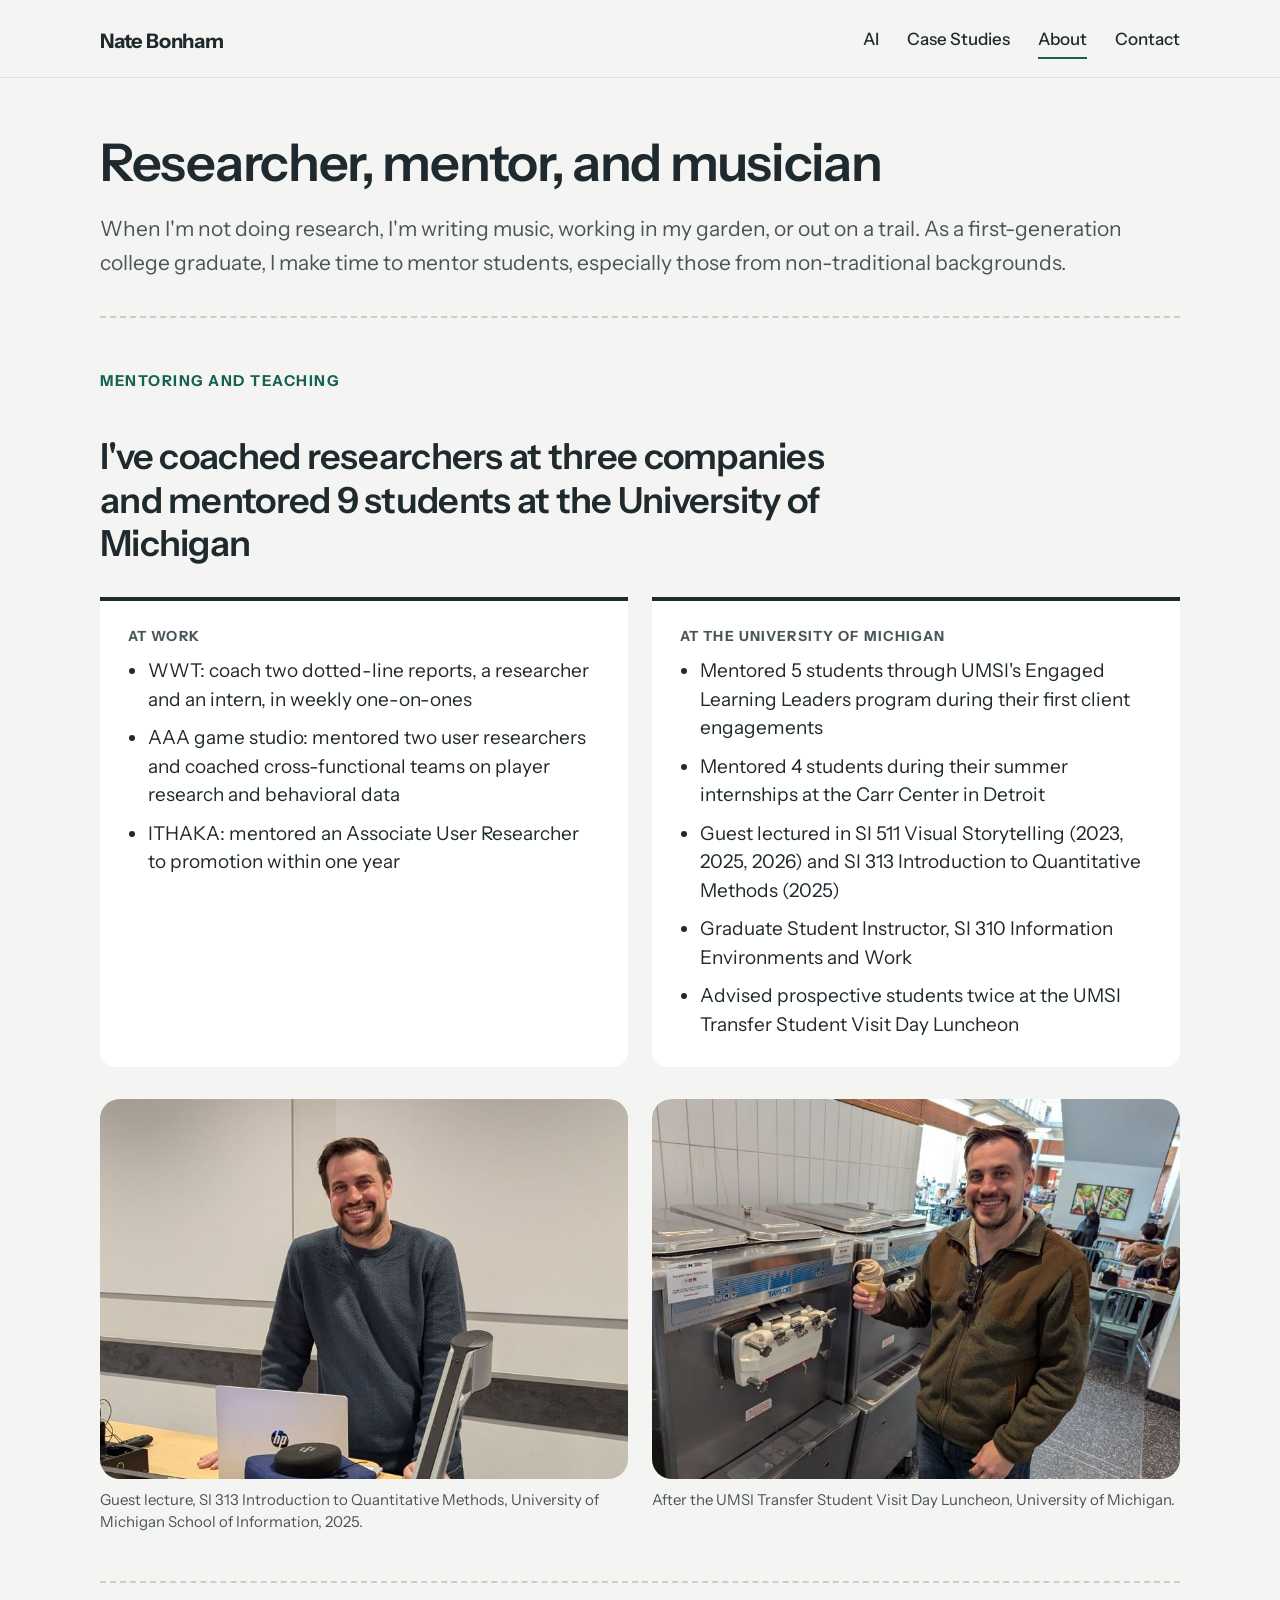
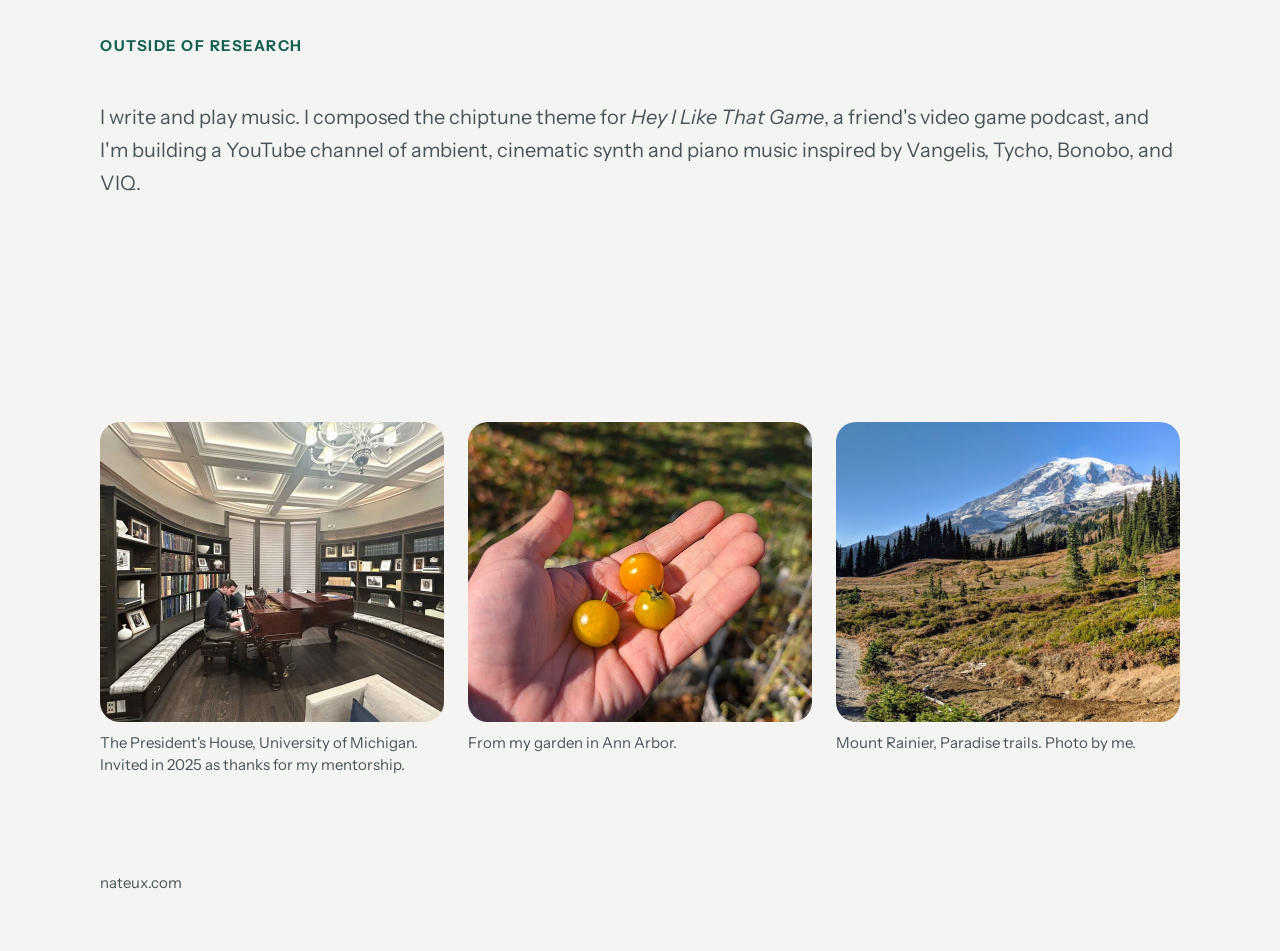
==== about.html @ e70e5a5f "About page: rewrite intro, remove repeated hobbies line Co-Authored-By: Claude Opus 5.5 <noreply@ant" ====
<!DOCTYPE html>
<html lang="en">
<head>
<meta charset="utf-8">
<meta name="viewport" content="width=device-width, initial-scale=1">
<title>About · Nate Bonham</title>
<meta name="description" content="Nate Bonham: researcher, mentor, and musician.">
<meta property="og:type" content="website">
<meta property="og:title" content="About · Nate Bonham">
<meta property="og:description" content="Nate Bonham: researcher, mentor, and musician.">
<meta property="og:image" content="https://www.nateux.com/images/og-default.png">
<meta property="og:url" content="https://www.nateux.com/about.html">
<link rel="preconnect" href="https://fonts.googleapis.com">
<link rel="preconnect" href="https://fonts.gstatic.com" crossorigin>
<link href="https://fonts.googleapis.com/css2?family=Instrument+Sans:wght@400;500;600;700&display=swap" rel="stylesheet">
<link rel="stylesheet" href="css/site.css?v=197f9ca9">
</head>
<body>
<header class="site-header">
<div class="container">
<a class="logo" href="index.html">Nate Bonham</a>
<nav class="site-nav" aria-label="Main"><a href="ai-practice.html">AI</a><a href="work.html">Case Studies</a><a href="about.html" aria-current="page">About</a><a href="contact.html" >Contact</a></nav>
</div>
</header>
<main>
<div class="container">
<section class="page-head">
<h1 class="h1">Researcher, mentor, and musician</h1>
<p class="lede">When I'm not doing research, I'm writing music, working in my garden, or out on a trail. As a first-generation college graduate, I make time to mentor students, especially those from non-traditional backgrounds.</p>
</section>
<hr class="perf">
<section class="section" aria-labelledby="mentoring">
<h2 class="label" id="mentoring">Mentoring and teaching</h2>
<h3 class="h2">I've coached researchers at three companies and mentored 9 students at the University of Michigan</h3>
<div class="grid-2 theme-neutral">
<div class="box"><div class="box-tag">At work</div><ul>
<li>WWT: coach two dotted-line reports, a researcher and an intern, in weekly one-on-ones</li>
<li>AAA game studio: mentored two user researchers and coached cross-functional teams on player research and behavioral data</li>
<li>ITHAKA: mentored an Associate User Researcher to promotion within one year</li>
</ul></div>
<div class="box"><div class="box-tag">At the University of Michigan</div><ul>
<li>Mentored 5 students through UMSI's Engaged Learning Leaders program during their first client engagements</li>
<li>Mentored 4 students during their summer internships at the Carr Center in Detroit</li>
<li>Guest lectured in SI 511 Visual Storytelling (2023, 2025, 2026) and SI 313 Introduction to Quantitative Methods (2025)</li>
<li>Graduate Student Instructor, SI 310 Information Environments and Work</li>
<li>Advised prospective students twice at the UMSI Transfer Student Visit Day Luncheon</li>
</ul></div>
</div>
<div class="about-grid about-grid--2">
<figure class="about-photo"><img src="images/about-lecture.jpg" alt="Nate smiling at a lecture podium with a laptop and a University of Michigan block M cube" data-lightbox loading="lazy" style="object-position: 50% 30%"><figcaption>Guest lecture, SI 313 Introduction to Quantitative Methods, University of Michigan School of Information, 2025.</figcaption></figure>
<figure class="about-photo"><img src="images/about-softserve.jpg" alt="Nate holding a soft serve cone next to dispensers in a dining hall" data-lightbox loading="lazy" style="object-position: 60% 40%"><figcaption>After the UMSI Transfer Student Visit Day Luncheon, University of Michigan.</figcaption></figure>
</div>
</section>
<hr class="perf">
<section class="section" aria-labelledby="outside">
<h2 class="label" id="outside">Outside of research</h2>
<div class="about-intro">
<p class="about-text">I write and play music. I composed the chiptune theme for <em>Hey I Like That Game</em>, a friend's video game podcast, and I'm building a YouTube channel of ambient, cinematic synth and piano music inspired by Vangelis, Tycho, Bonobo, and VIQ.</p>
<iframe class="about-player" title="Power Up Your Robot Fury, theme for Hey I Like That Game, by n8-bit" width="100%" height="166" scrolling="no" frameborder="no" loading="lazy" allow="autoplay; encrypted-media" src="https://w.soundcloud.com/player/?url=https%3A//api.soundcloud.com/tracks/soundcloud%253Atracks%253A1183111282&color=%23156152&auto_play=false&hide_related=true&show_comments=false&show_user=true&show_reposts=false&show_teaser=false"></iframe>
</div>
<div class="about-grid">
<figure class="about-photo"><img src="images/about-piano.jpg" alt="Nate playing a grand piano in a library with curved bookshelves" data-lightbox loading="lazy"><figcaption>The President's House, University of Michigan. Invited in 2025 as thanks for my mentorship.</figcaption></figure>
<figure class="about-photo"><img src="images/about-tomatoes.jpg" alt="Three small yellow tomatoes in an open hand above a garden" data-lightbox loading="lazy" style="object-position: 50% 55%"><figcaption>From my garden in Ann Arbor.</figcaption></figure>
<figure class="about-photo"><img src="images/about-rainier.jpg" alt="Trail through an alpine meadow toward snow-covered Mount Rainier" data-lightbox loading="lazy" style="object-position: 75% 50%"><figcaption>Mount Rainier, Paradise trails. Photo by me.</figcaption></figure>
</div>
</section>
</div>
</main>
<footer class="site-footer"><div class="container">nateux.com</div></footer>
<script src="js/site.js?v=d96bf8d9"></script>
</body>
</html>
---- css/site.css ----
/* nateux.com — site styles
   Color system (each color has one job):
   green  = interactive + brand, and "yes" in comparisons
   red    = "no" in comparisons only
   project tint = which case study you're in (JSTOR sky, game studio mint)
   yellow = the key finding, once per case study
   white  = boxes behind detail items
   tan    = quotes                                                        */

:root{
  --bg:#F4F4F2;
  --ink:#1E2A2E;
  --muted:#4A5559;
  --green:#156152;
  --green-dark:#0E4439;
  --red:#A23B2C;
  --white:#FFFFFF;
  --tan:#EFE7DA;
  --yellow:#E5B800;
  --rule-neutral:#1E2A2E;
  --line:#DCDFDC;
  --perf:#C9CEC9;
  /* project tints */
  --sky-band:#E6F0FA; --sky-pill:#C3DBF2; --sky-rule:#7FA9D6;
  --clay-band:#FBEAE1; --clay-pill:#F4C9B4; --clay-rule:#D97757;
  --mint-band:#E4F3E6; --mint-pill:#BFE3C8; --mint-rule:#5FAE84;
  --band:var(--sky-band); --pill:var(--sky-pill); --rule:var(--sky-rule);
  --font:'Instrument Sans', system-ui, -apple-system, 'Segoe UI', sans-serif;
  --max:1160px;
}
.theme-sky{ --band:var(--sky-band); --pill:var(--sky-pill); --rule:var(--sky-rule); }
.theme-clay{ --band:var(--clay-band); --pill:var(--clay-pill); --rule:var(--clay-rule); }
.theme-mint{ --band:var(--mint-band); --pill:var(--mint-pill); --rule:var(--mint-rule); }
.theme-neutral{ --band:#E9E9E5; --pill:#D9D9D3; --rule:var(--rule-neutral); }

*{ box-sizing:border-box; }
html{ scroll-padding-top:96px; }
body{ margin:0; background:var(--bg); color:var(--ink); font-family:var(--font); font-size:20px; line-height:1.6; -webkit-font-smoothing:antialiased; }
img{ max-width:100%; }
a{ color:var(--green); text-underline-offset:3px; }
a:hover{ color:var(--green-dark); }
:focus-visible{ outline:3px solid var(--green); outline-offset:3px; border-radius:4px; }

.container{ max-width:var(--max); margin:0 auto; padding:0 40px; }
@media (max-width:640px){ .container{ padding:0 20px; } }

/* ---------- header ---------- */
.site-header{ position:sticky; top:0; z-index:50; background:var(--bg); border-bottom:1px solid var(--line); }
.site-header .container{ display:flex; justify-content:space-between; align-items:center; flex-wrap:wrap; gap:12px 24px; padding-top:22px; padding-bottom:18px; }
.logo{ font-size:20px; font-weight:700; letter-spacing:-0.01em; color:var(--ink); text-decoration:none; }
.logo:hover{ color:var(--ink); }
.site-nav{ display:flex; gap:28px; flex-wrap:wrap; }
.site-nav a{ font-size:17px; font-weight:500; color:var(--ink); text-decoration:none; padding:4px 0; border-bottom:2px solid transparent; }
.site-nav a:hover{ color:var(--green); }
.site-nav a[aria-current="page"]{ border-bottom-color:var(--green); }
@media (max-width:640px){ .site-nav{ gap:20px; } .site-nav a{ font-size:16px; } }

/* ---------- type ---------- */
h1,h2,h3,h4{ color:var(--ink); }
.eyebrow{ font-size:22px; font-weight:600; color:var(--green); margin:0; }
.label{ font-size:15px; font-weight:700; letter-spacing:0.1em; text-transform:uppercase; color:var(--green); line-height:1.4; }
.h1{ margin:0; font-size:52px; line-height:1.12; font-weight:600; letter-spacing:-0.025em; }
.h2{ margin:0; font-size:36px; line-height:1.2; font-weight:600; letter-spacing:-0.02em; max-width:780px; }
.lede{ margin:0; font-size:21px; line-height:1.6; color:var(--muted); }
.body p, p.body{ margin:0; font-size:20px; line-height:1.65; color:var(--muted); max-width:720px; }
.body ul{ margin:0; padding-left:24px; color:var(--muted); font-size:20px; line-height:1.65; max-width:720px; }
.body strong{ color:var(--ink); }
@media (max-width:760px){ .h1{ font-size:38px; } .h2{ font-size:28px; } body{ font-size:18px; } .body p, .body ul{ font-size:18px; } }

/* ---------- dividers ---------- */
.perf{ border:0; border-top:2px dashed var(--perf); margin:0; }

/* ---------- home hero ---------- */
.hero{ display:flex; flex-wrap:wrap; gap:56px; align-items:center; padding:44px 0 44px; }
.hero-text{ flex:1 1 520px; display:flex; flex-direction:column; gap:24px; }
.hero-photo{ flex:0 1 380px; }
.hero-photo img{ display:block; width:100%; height:440px; object-fit:cover; object-position:50% 15%; border-radius:28px; }
@media (max-width:760px){ .hero{ padding:36px 0 40px; gap:32px; } .hero-photo img{ height:380px; } }

.section{ padding:40px 0 48px; display:flex; flex-direction:column; gap:32px; }

/* ---------- case study cards ---------- */
.card-grid{ display:grid; grid-template-columns:repeat(auto-fit, minmax(320px, 1fr)); gap:48px 32px; }
.case-card{ display:flex; flex-direction:column; text-decoration:none; color:var(--ink); background:var(--white); border:1px solid rgba(30,42,46,0.10); border-radius:20px; overflow:hidden; box-shadow:0 1px 2px rgba(30,42,46,0.04); transition:transform .2s ease, box-shadow .2s ease, border-color .2s ease; }
.case-card img{ display:block; width:100%; height:300px; object-fit:cover; background:var(--white); }
.case-card h3{ margin:0; font-size:26px; line-height:1.25; font-weight:600; letter-spacing:-0.015em; padding:24px 28px 0; }
.case-card .more{ font-size:17px; font-weight:600; color:var(--green); padding:16px 28px 28px; margin-top:auto; }
.case-card:hover, .case-card:focus-visible{ transform:translateY(-4px); box-shadow:0 14px 32px rgba(30,42,46,0.14); border-color:rgba(30,42,46,0.06); }
.case-card:hover h3{ color:var(--green-dark); }
@media (prefers-reduced-motion: reduce){ .case-card{ transition:box-shadow .2s ease; } .case-card:hover, .case-card:focus-visible{ transform:none; } }

/* ---------- quotes ---------- */
.quote-grid{ display:grid; grid-template-columns:repeat(auto-fit, minmax(300px, 1fr)); gap:24px; }
.quote{ margin:0; position:relative; overflow:hidden; background:var(--tan); border-radius:24px; padding:56px 32px 32px; display:flex; flex-direction:column; gap:20px; }
.quote::before{ content:"\201C"; position:absolute; left:12px; top:8px; font-family:Georgia, 'Times New Roman', serif; font-size:320px; line-height:0.8; color:var(--green); opacity:0.12; pointer-events:none; }
.quote blockquote{ position:relative; margin:0; font-size:19px; line-height:1.55; }
.quote figcaption{ position:relative; margin-top:auto; font-size:15px; font-weight:700; color:var(--muted); }

/* ---------- CTA ---------- */
.cta{ background:var(--green); color:#FFFFFF; border-radius:28px; padding:56px; display:flex; flex-wrap:wrap; gap:32px; align-items:center; justify-content:space-between; }
.cta h2{ margin:0; font-size:36px; font-weight:600; letter-spacing:-0.02em; color:#FFFFFF; }
.cta p{ margin:8px 0 0; font-size:19px; line-height:1.55; color:#E4F1EC; }
.btn-light{ background:#FFFFFF; color:var(--ink); border-radius:999px; padding:16px 28px; font-size:17px; font-weight:600; text-decoration:none; white-space:nowrap; }
.btn-light:hover{ color:var(--green-dark); }
@media (max-width:640px){ .cta{ padding:36px 28px; } }

/* ---------- footer ---------- */
.site-footer{ padding:48px 0 56px; font-size:15px; color:var(--muted); }

/* ---------- page / case study intro band ---------- */
.band{ background:var(--band); }
.band .container{ padding-top:28px; padding-bottom:56px; display:flex; flex-direction:column; gap:24px; }
.back{ font-size:16px; font-weight:600; align-self:flex-start; }
.intro{ display:flex; flex-wrap:wrap; gap:48px; align-items:center; margin-top:24px; }
.intro-text{ flex:1 1 520px; display:flex; flex-direction:column; gap:24px; }
.pill{ align-self:flex-start; background:var(--pill); border-radius:999px; padding:8px 18px; font-size:14px; font-weight:700; letter-spacing:0.08em; text-transform:uppercase; color:var(--ink); }
.intro-art{ flex:0 1 440px; margin:0; display:flex; flex-direction:column; gap:10px; }
.intro-art img{ display:block; width:100%; height:500px; object-fit:cover; border-radius:20px; }
.intro-art figcaption{ font-size:13px; line-height:1.4; color:var(--muted); }
@media (max-width:760px){ .intro-art img{ height:340px; } .band .container{ padding-bottom:56px; } }

/* ---------- case study rows ---------- */
.row{ display:flex; flex-wrap:wrap; gap:24px 56px; padding:44px 0; border-top:2px dashed var(--perf); }
.row:first-child{ border-top:0; }
.row-label{ flex:1 1 200px; max-width:240px; padding-top:8px; }
.row-body{ flex:999 1 560px; min-width:0; display:flex; flex-direction:column; gap:22px; }
@media (max-width:760px){ .row{ padding:36px 0; } .row-label{ max-width:none; } }

/* ---------- boxes: white with a colored top rule ---------- */
.box{ background:var(--white); border-top:4px solid var(--rule); border-radius:0 0 16px 16px; padding:24px 28px 28px; }
.box.yes{ border-top-color:var(--green); }
.box.no{ border-top-color:var(--red); }
.box.key{ border-top-color:var(--yellow); }
.box h4{ margin:0 0 8px; font-size:22px; line-height:1.3; font-weight:600; }
.box p{ margin:0; font-size:18px; line-height:1.55; color:var(--muted); }
.box .box-tag{ font-size:14px; font-weight:700; letter-spacing:0.08em; text-transform:uppercase; color:var(--muted); margin-bottom:10px; }
.box.yes .box-title{ color:var(--green); }
.box.no .box-title{ color:var(--red); }
.box-title{ font-size:20px; font-weight:700; margin-bottom:12px; }
.box ul{ margin:0; padding-left:20px; display:flex; flex-direction:column; gap:10px; font-size:19px; line-height:1.5; }
.box.no ul{ color:var(--muted); }
.grid-2{ display:grid; grid-template-columns:repeat(auto-fit, minmax(280px, 1fr)); gap:24px; }
.grid-3{ display:grid; grid-template-columns:repeat(auto-fit, minmax(220px, 1fr)); gap:20px; }
.stat-num{ font-size:52px; font-weight:700; letter-spacing:-0.02em; line-height:1; color:var(--ink); }
.stat-label{ font-size:18px; color:var(--muted); margin-top:10px; }
.key-row{ display:flex; flex-wrap:wrap; gap:12px 28px; align-items:baseline; }
.key-num{ font-size:80px; font-weight:700; letter-spacing:-0.03em; line-height:1; }
.key-text{ flex:1 1 280px; font-size:22px; line-height:1.4; font-weight:500; color:var(--ink); }
.shipped{ display:inline-block; margin-top:14px; font-size:14px; font-weight:700; letter-spacing:0.08em; text-transform:uppercase; color:var(--green); }

/* ---------- figures, artifacts ---------- */
.figure{ margin:8px 0 0; background:var(--white); border-radius:20px; padding:28px; }
.figure svg{ width:100%; height:auto; display:block; }
.figure figcaption, .artifact figcaption{ font-size:15px; color:var(--muted); margin-top:14px; }
.artifact{ margin:0; }
.artifact img{ display:block; width:100%; border-radius:16px; background:var(--white); cursor:zoom-in; }
.artifact-grid{ display:grid; grid-template-columns:repeat(auto-fit, minmax(260px, 1fr)); gap:24px; }
.artifact-grid .box img{ display:block; width:100%; height:200px; object-fit:cover; object-position:top; border-radius:10px; margin-bottom:18px; cursor:zoom-in; border:1px solid var(--line); }
@media (max-width:640px){ .figure{ padding:14px; } }

/* ---------- timeline ---------- */
.timeline{ display:flex; flex-direction:column; gap:14px; }
.timeline .box{ display:grid; grid-template-columns:170px 1fr; gap:4px 24px; padding:20px 24px 22px; }
.timeline .when{ font-size:14px; font-weight:700; letter-spacing:0.08em; text-transform:uppercase; color:var(--green); padding-top:4px; }
.timeline h4{ font-size:20px; margin:0 0 4px; }
.timeline p{ font-size:17px; }
@media (max-width:640px){ .timeline .box{ grid-template-columns:1fr; } }

/* ---------- pull quote inside case study ---------- */
.pull{ margin:12px 0 0; }

/* ---------- next case ---------- */
.next{ display:flex; justify-content:space-between; flex-wrap:wrap; gap:16px; align-items:center; padding:32px 0 0; border-top:2px dashed var(--perf); font-size:18px; }
.next a{ font-weight:600; }

/* ---------- gallery ---------- */
.gallery{ background:var(--white); border-radius:20px; padding:20px; }
.gallery-wrap{ position:relative; }
.gallery-stage{ overflow-x:auto; scroll-snap-type:x mandatory; scrollbar-width:none; border-radius:12px; }
.gallery-stage::-webkit-scrollbar{ display:none; }
.gallery-slides{ display:flex; }
.gallery-slide{ flex:0 0 100%; scroll-snap-align:start; background:#EEF0EE; display:flex; align-items:center; justify-content:center; aspect-ratio:16/10; }
.gallery-slide img{ display:block; max-width:100%; max-height:100%; object-fit:contain; cursor:zoom-in; }
.gallery-btn{ position:absolute; top:50%; transform:translateY(-50%); width:48px; height:48px; border-radius:50%; border:0; background:var(--ink); color:#FFFFFF; font-size:20px; cursor:pointer; opacity:0.85; }
.gallery-btn:hover{ opacity:1; }
.gallery-prev{ left:12px; } .gallery-next{ right:12px; }
.gallery-footer{ display:flex; justify-content:space-between; align-items:center; flex-wrap:wrap; gap:12px; padding-top:16px; }
.gallery-caption{ font-size:16px; color:var(--muted); }
.gallery-dots{ display:flex; gap:8px; }
.gallery-dot{ width:12px; height:12px; border-radius:50%; border:0; background:#C9CEC9; padding:0; cursor:pointer; }
.gallery-dot.active{ background:var(--green); }

/* ---------- lightbox ---------- */
#lb-overlay{ position:fixed; inset:0; background:rgba(20,28,30,0.88); display:none; align-items:center; justify-content:center; z-index:100; padding:40px; }
#lb-overlay.open{ display:flex; }
#lb-overlay img{ max-width:100%; max-height:100%; border-radius:8px; background:#FFFFFF; }
.lb-close{ position:absolute; top:16px; right:20px; width:48px; height:48px; border:0; border-radius:50%; background:#FFFFFF; color:var(--ink); font-size:28px; cursor:pointer; }

/* ---------- simple pages ---------- */
.page-head{ padding:56px 0 36px; display:flex; flex-direction:column; gap:20px; }
.info-grid{ display:grid; grid-template-columns:repeat(auto-fit, minmax(260px, 1fr)); gap:20px; padding-bottom:96px; }
.info-grid .box a{ font-size:19px; font-weight:600; word-break:break-word; }
.tools{ display:grid; grid-template-columns:repeat(auto-fit, minmax(240px, 1fr)); gap:16px; }
.tools .box{ padding:20px 22px 22px; }
.tools .box h4{ font-size:19px; margin-bottom:4px; }
.tools .box p{ font-size:16px; }

/* ---------- three-up artifact cards ---------- */
.artifact-grid--3{ grid-template-columns:repeat(auto-fit, minmax(220px, 1fr)); gap:20px; }
.artifact-grid--3 .box{ padding:18px 20px 22px; }
.artifact-grid--3 .box img{ height:140px; margin-bottom:14px; }
.artifact-grid--3 .box h4{ font-size:18px; }
.artifact-grid--3 .box p{ font-size:16px; }

/* ---------- contact ---------- */
.contact-box{ display:flex; flex-direction:column; gap:6px; }
.contact-icon{ color:var(--ink); line-height:0; margin-bottom:10px; }
.case-card .locked{ display:flex; align-items:center; gap:8px; font-size:15px; font-weight:600; color:var(--muted); padding:12px 28px 0; }
.card-media{ position:relative; }
.locked-media::after{ content:""; position:absolute; inset:0; background:rgba(30,42,46,0.28); }
.lock-overlay{ position:absolute; top:50%; left:50%; transform:translate(-50%,-50%); z-index:1; width:88px; height:88px; border-radius:50%; background:rgba(255,255,255,0.72); -webkit-backdrop-filter:blur(6px); backdrop-filter:blur(6px); color:var(--ink); display:flex; align-items:center; justify-content:center; box-shadow:0 4px 16px rgba(30,42,46,0.18); }

/* ---------- mobile avatar ---------- */
.greeting{ display:flex; align-items:center; gap:14px; }
.avatar{ display:none; width:60px; height:60px; border-radius:50%; object-fit:cover; flex:0 0 auto; }
@media (max-width:760px){ .avatar{ display:block; } .hero-photo{ display:none; } }

/* ---------- icon list ---------- */
.icon-list{ list-style:none; margin:4px 0 0; padding:0; display:flex; flex-direction:column; gap:14px; max-width:720px; }
.icon-list li{ display:flex; align-items:flex-start; gap:14px; font-size:19px; line-height:1.45; color:var(--ink); }
.icon-list-icon{ color:var(--ink); line-height:0; flex:0 0 auto; margin-top:1px; }
.icon-list strong{ font-weight:600; }
.icon-list-note{ display:block; font-size:16px; color:var(--muted); margin-top:4px; }
.contact-head{ display:flex; align-items:center; gap:12px; margin-bottom:10px; }
.contact-head .contact-icon{ margin:0; }
.contact-head .box-tag{ margin:0; }
.lb-nav{ position:absolute; top:50%; transform:translateY(-50%); width:48px; height:48px; border:0; border-radius:50%; background:#FFFFFF; color:var(--ink); font-size:22px; cursor:pointer; }
.lb-prev{ left:16px; } .lb-next{ right:16px; }
.lb-count{ position:absolute; bottom:20px; left:50%; transform:translateX(-50%); color:#FFFFFF; font-size:15px; font-weight:600; }
#lb-overlay{ touch-action:pan-y; }

/* ---------- about me (home) ---------- */
.about-intro{ display:flex; flex-direction:column; gap:24px; }
.about-text{ margin:0; font-size:20px; line-height:1.65; color:var(--muted); }
.about-player{ display:block; border:0; border-radius:12px; }
.about-grid{ display:grid; grid-template-columns:repeat(auto-fit, minmax(260px, 1fr)); gap:24px; }
.about-photo{ margin:0; display:flex; flex-direction:column; gap:10px; }
.about-photo img{ display:block; width:100%; height:300px; object-fit:cover; border-radius:20px; cursor:zoom-in; }
.about-photo figcaption{ font-size:15px; line-height:1.45; color:var(--muted); }
@media (max-width:760px){ .about-text{ font-size:18px; } .about-photo img{ height:260px; } }
.about-grid--2{ grid-template-columns:repeat(auto-fit, minmax(300px, 1fr)); }
.about-grid--2 .about-photo img{ height:380px; }
@media (max-width:760px){ .about-grid--2 .about-photo img{ height:300px; } }
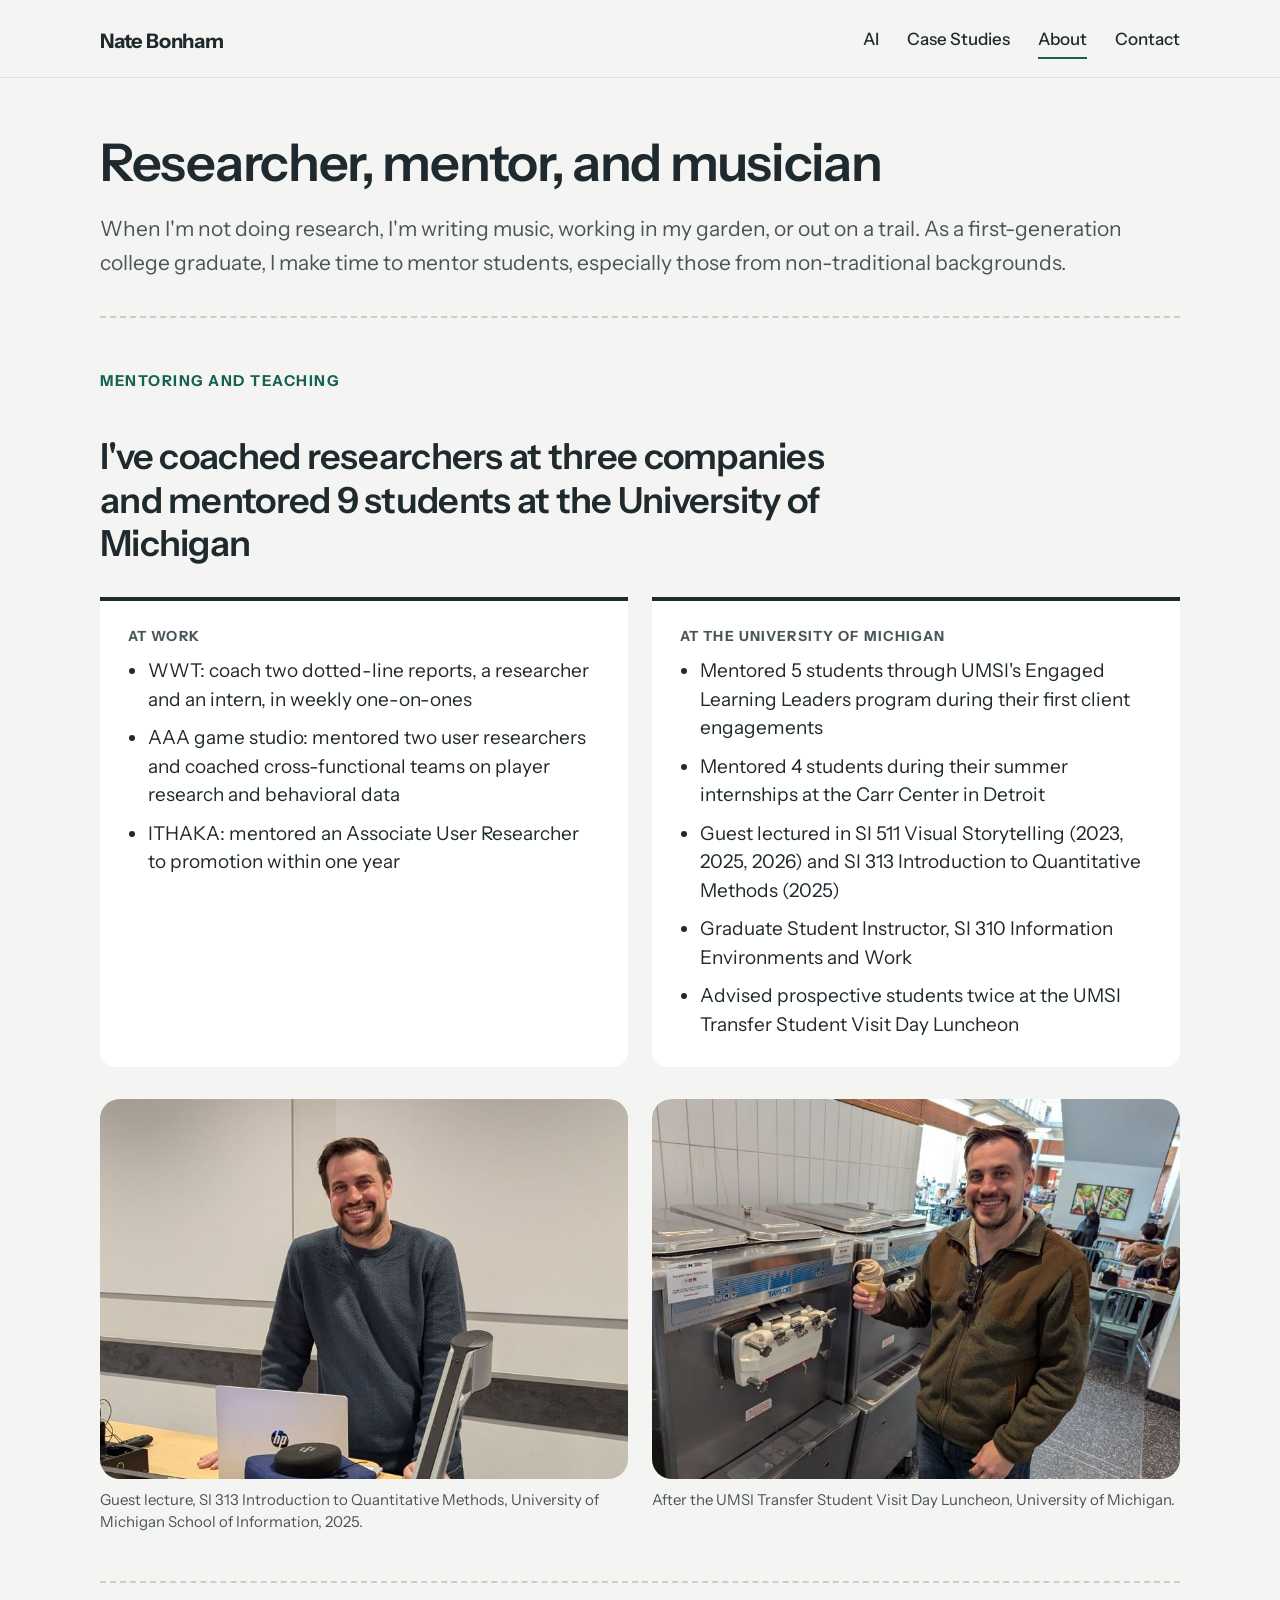
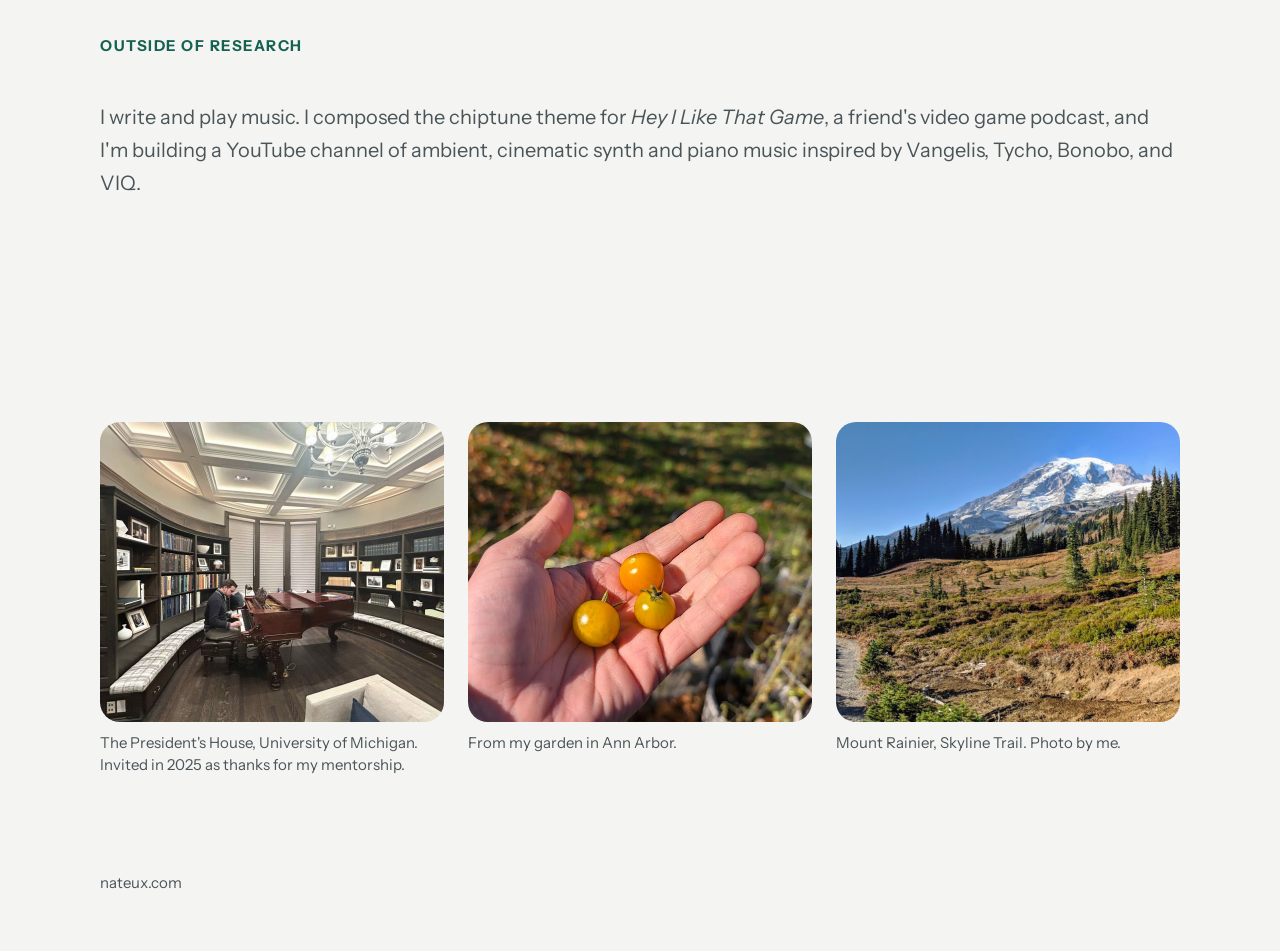
==== commit 9240cda0: "About page: Rainier caption names Skyline Trail Co-Authored-By: Claude Opus 5.5 <noreply@anthropic.c" ====
--- a/about.html
+++ b/about.html
@@ -61,7 +61,7 @@
 <div class="about-grid">
 <figure class="about-photo"><img src="images/about-piano.jpg" alt="Nate playing a grand piano in a library with curved bookshelves" data-lightbox loading="lazy"><figcaption>The President's House, University of Michigan. Invited in 2025 as thanks for my mentorship.</figcaption></figure>
 <figure class="about-photo"><img src="images/about-tomatoes.jpg" alt="Three small yellow tomatoes in an open hand above a garden" data-lightbox loading="lazy" style="object-position: 50% 55%"><figcaption>From my garden in Ann Arbor.</figcaption></figure>
-<figure class="about-photo"><img src="images/about-rainier.jpg" alt="Trail through an alpine meadow toward snow-covered Mount Rainier" data-lightbox loading="lazy" style="object-position: 75% 50%"><figcaption>Mount Rainier, Paradise trails. Photo by me.</figcaption></figure>
+<figure class="about-photo"><img src="images/about-rainier.jpg" alt="Trail through an alpine meadow toward snow-covered Mount Rainier" data-lightbox loading="lazy" style="object-position: 75% 50%"><figcaption>Mount Rainier, Skyline Trail. Photo by me.</figcaption></figure>
 </div>
 </section>
 </div>
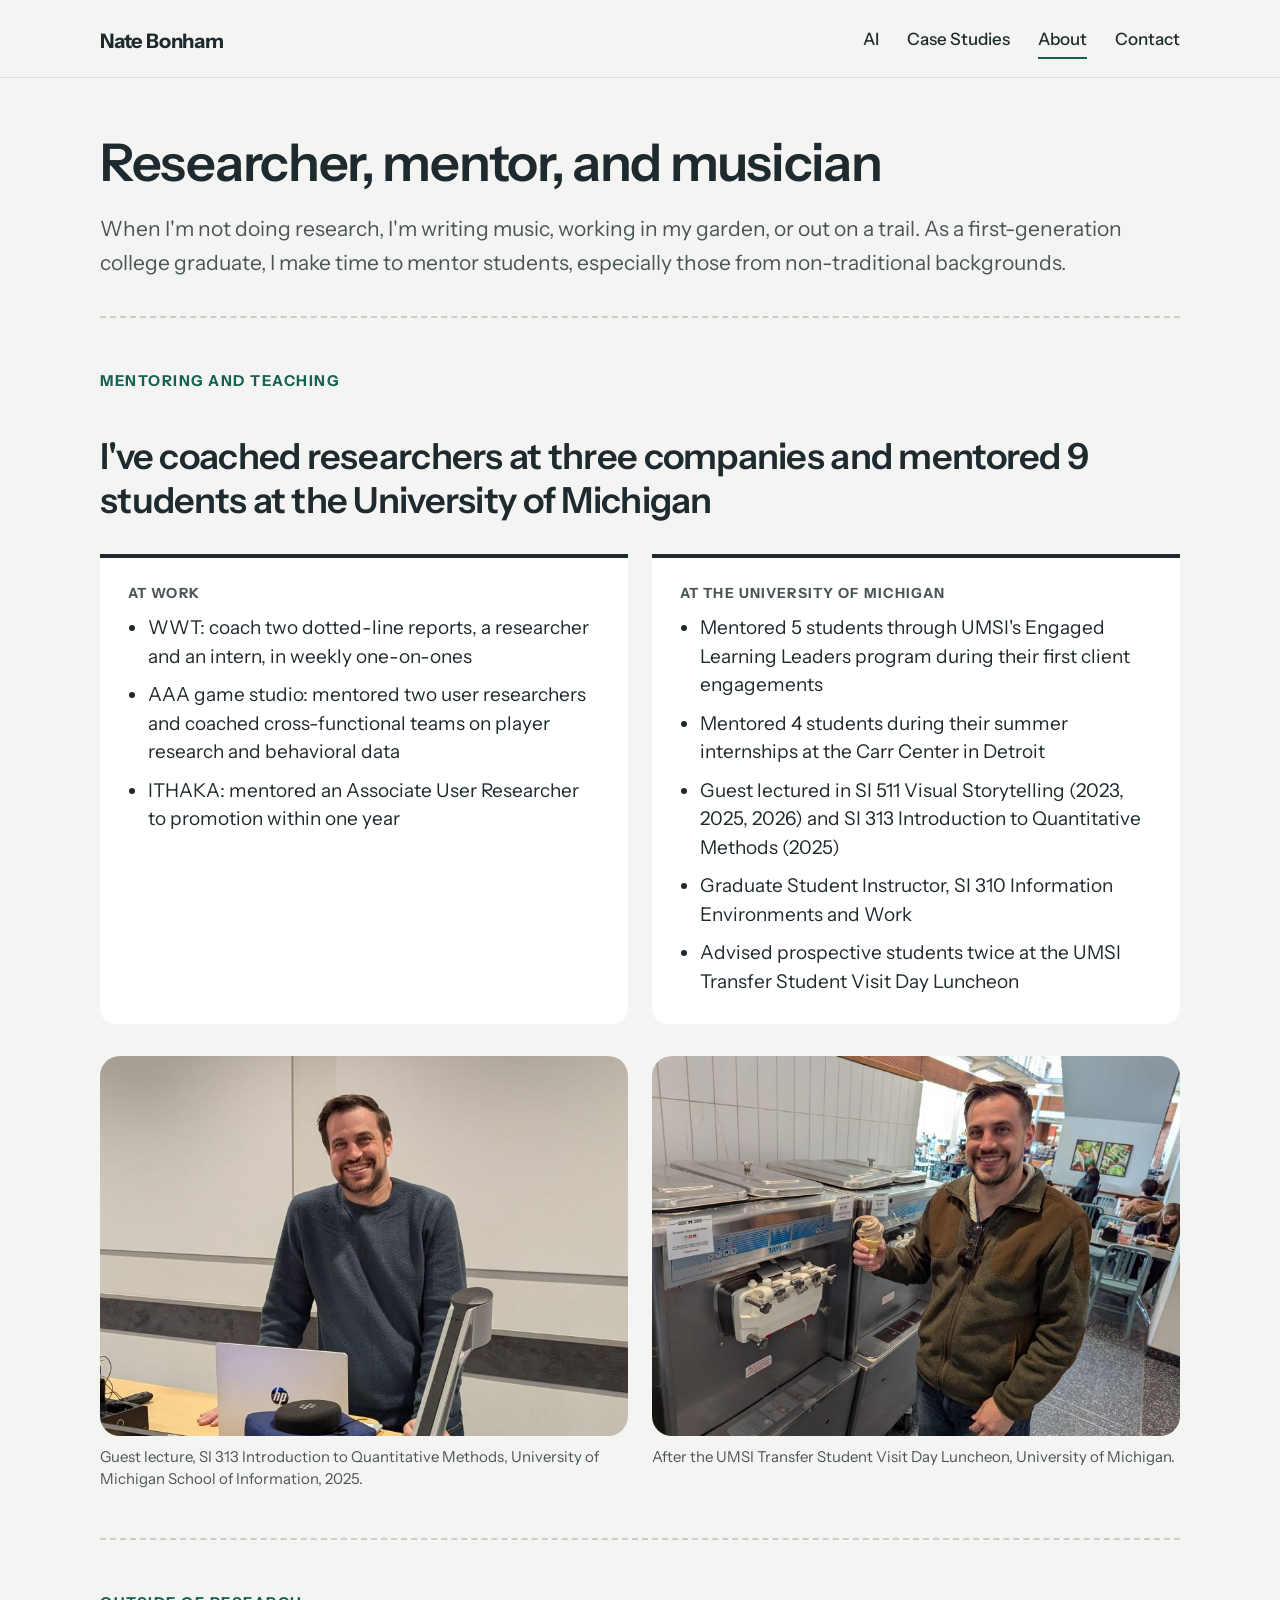
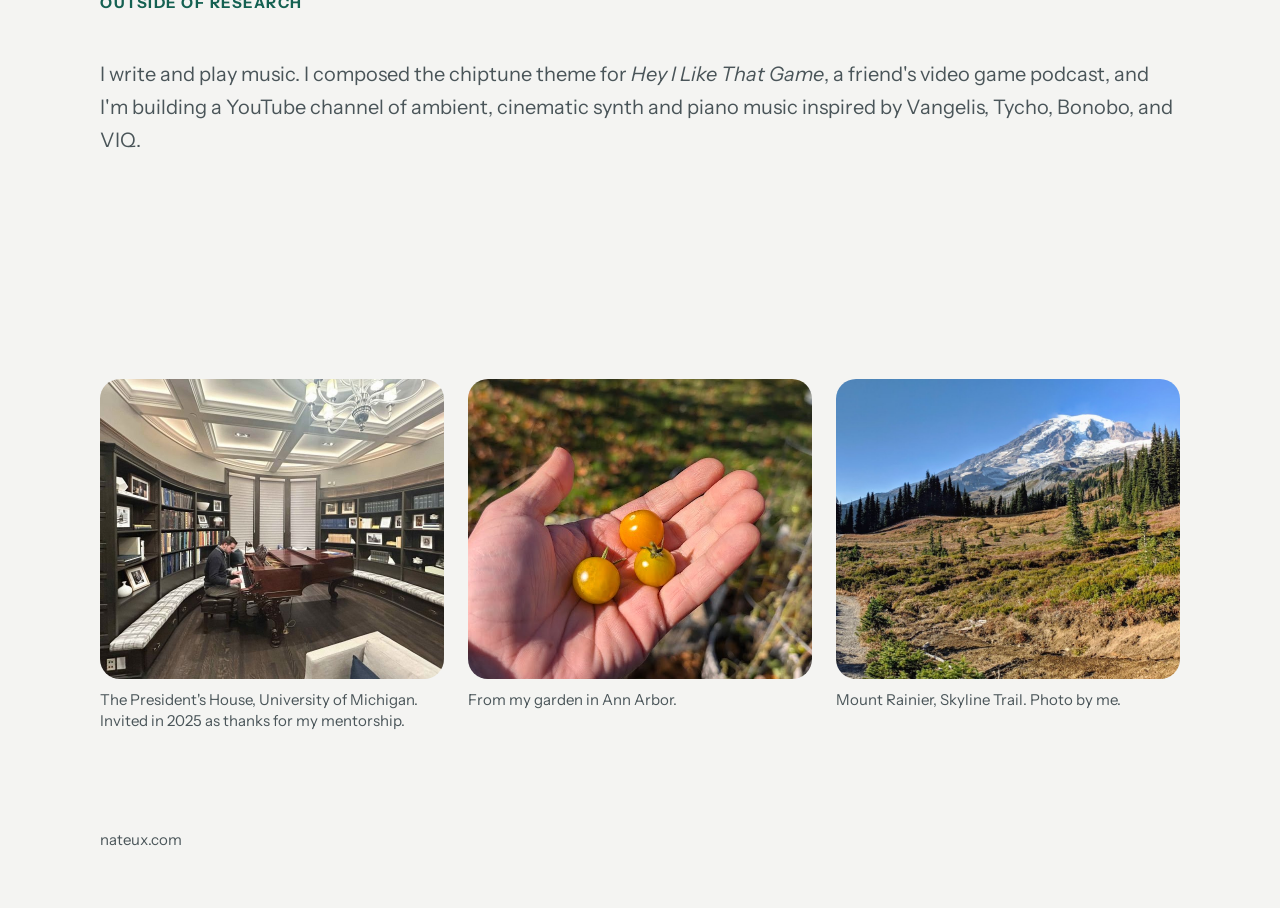
==== commit cb7e2e01: "About page: full-width mentoring headline Co-Authored-By: Claude Opus 5.5 <noreply@anthropic.com> Cl" ====
--- a/about.html
+++ b/about.html
@@ -13,7 +13,7 @@
 <link rel="preconnect" href="https://fonts.googleapis.com">
 <link rel="preconnect" href="https://fonts.gstatic.com" crossorigin>
 <link href="https://fonts.googleapis.com/css2?family=Instrument+Sans:wght@400;500;600;700&display=swap" rel="stylesheet">
-<link rel="stylesheet" href="css/site.css?v=197f9ca9">
+<link rel="stylesheet" href="css/site.css?v=2030aa75">
 </head>
 <body>
 <header class="site-header">
@@ -31,7 +31,7 @@
 <hr class="perf">
 <section class="section" aria-labelledby="mentoring">
 <h2 class="label" id="mentoring">Mentoring and teaching</h2>
-<h3 class="h2">I've coached researchers at three companies and mentored 9 students at the University of Michigan</h3>
+<h3 class="h2 h2--full">I've coached researchers at three companies and mentored 9 students at the University of Michigan</h3>
 <div class="grid-2 theme-neutral">
 <div class="box"><div class="box-tag">At work</div><ul>
 <li>WWT: coach two dotted-line reports, a researcher and an intern, in weekly one-on-ones</li>
--- a/css/site.css
+++ b/css/site.css
@@ -251,3 +251,4 @@
 .about-grid--2{ grid-template-columns:repeat(auto-fit, minmax(300px, 1fr)); }
 .about-grid--2 .about-photo img{ height:380px; }
 @media (max-width:760px){ .about-grid--2 .about-photo img{ height:300px; } }
+.h2--full{ max-width:none; }
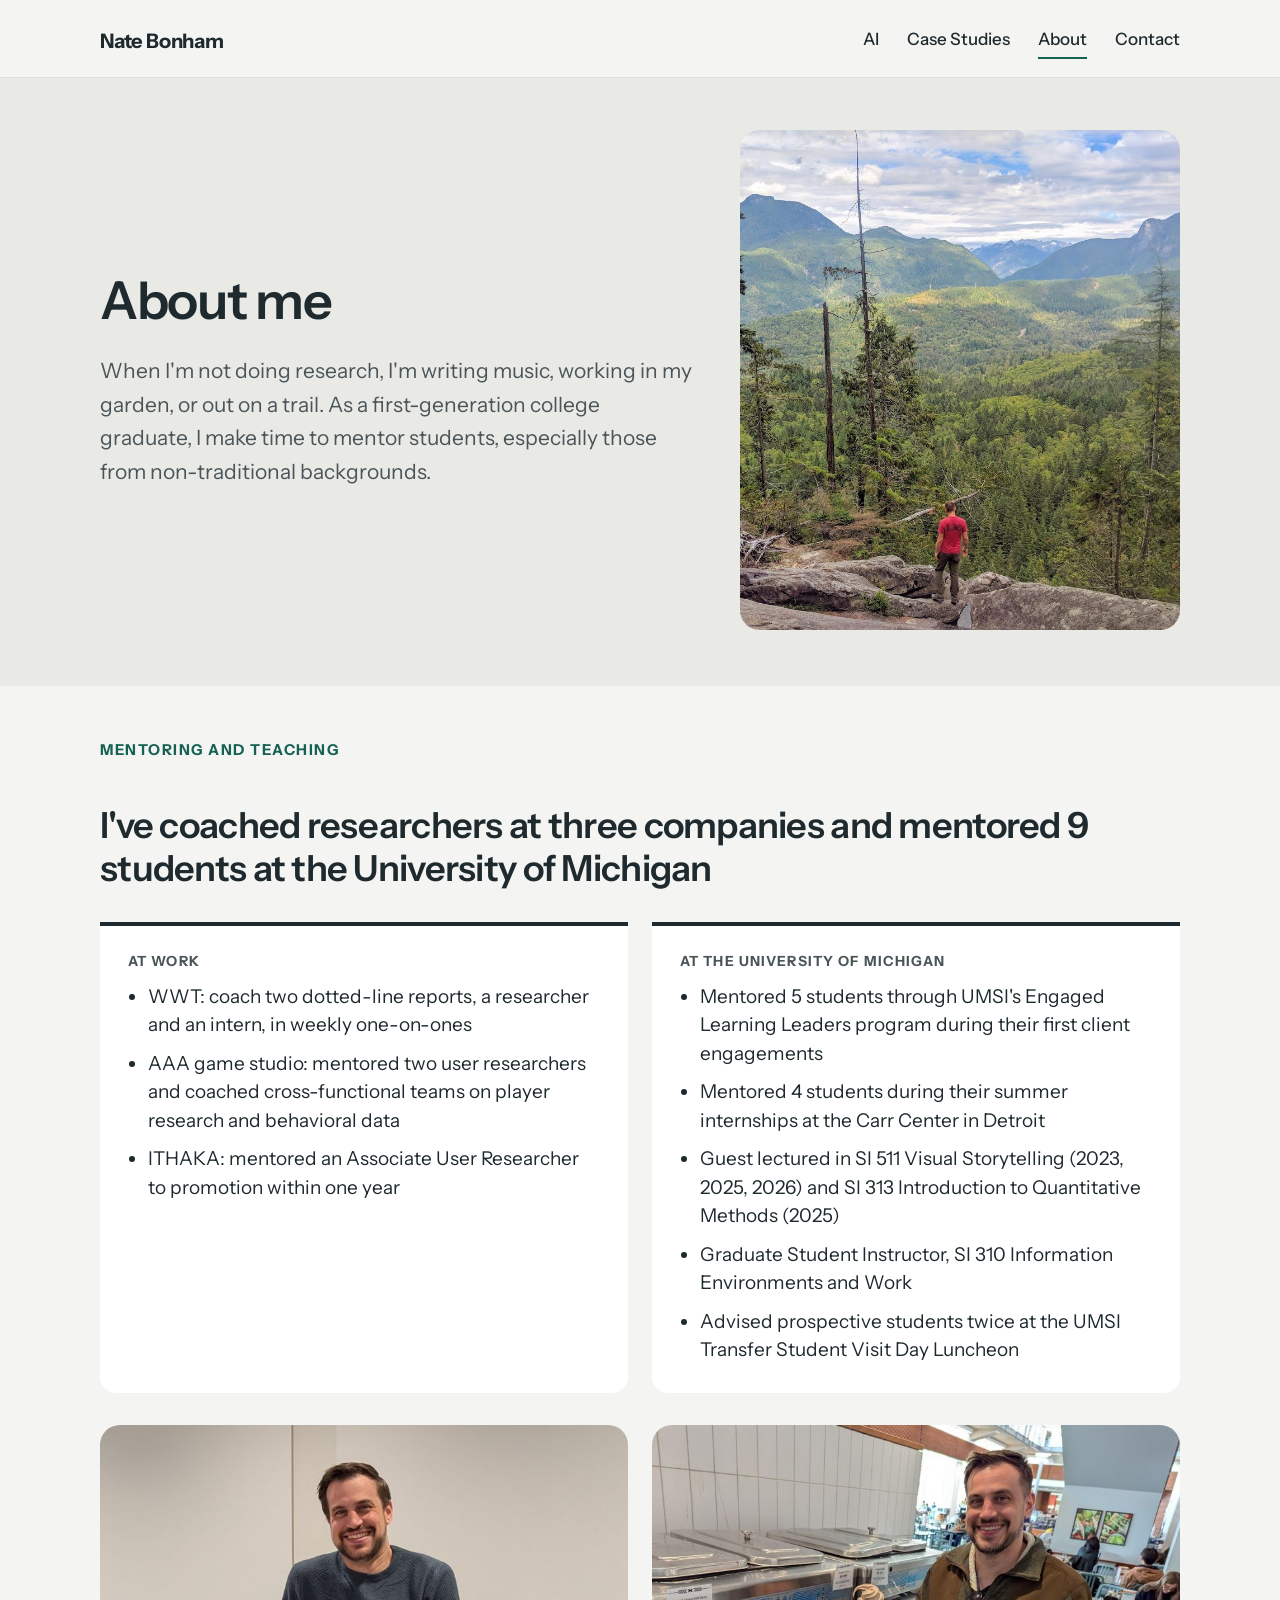
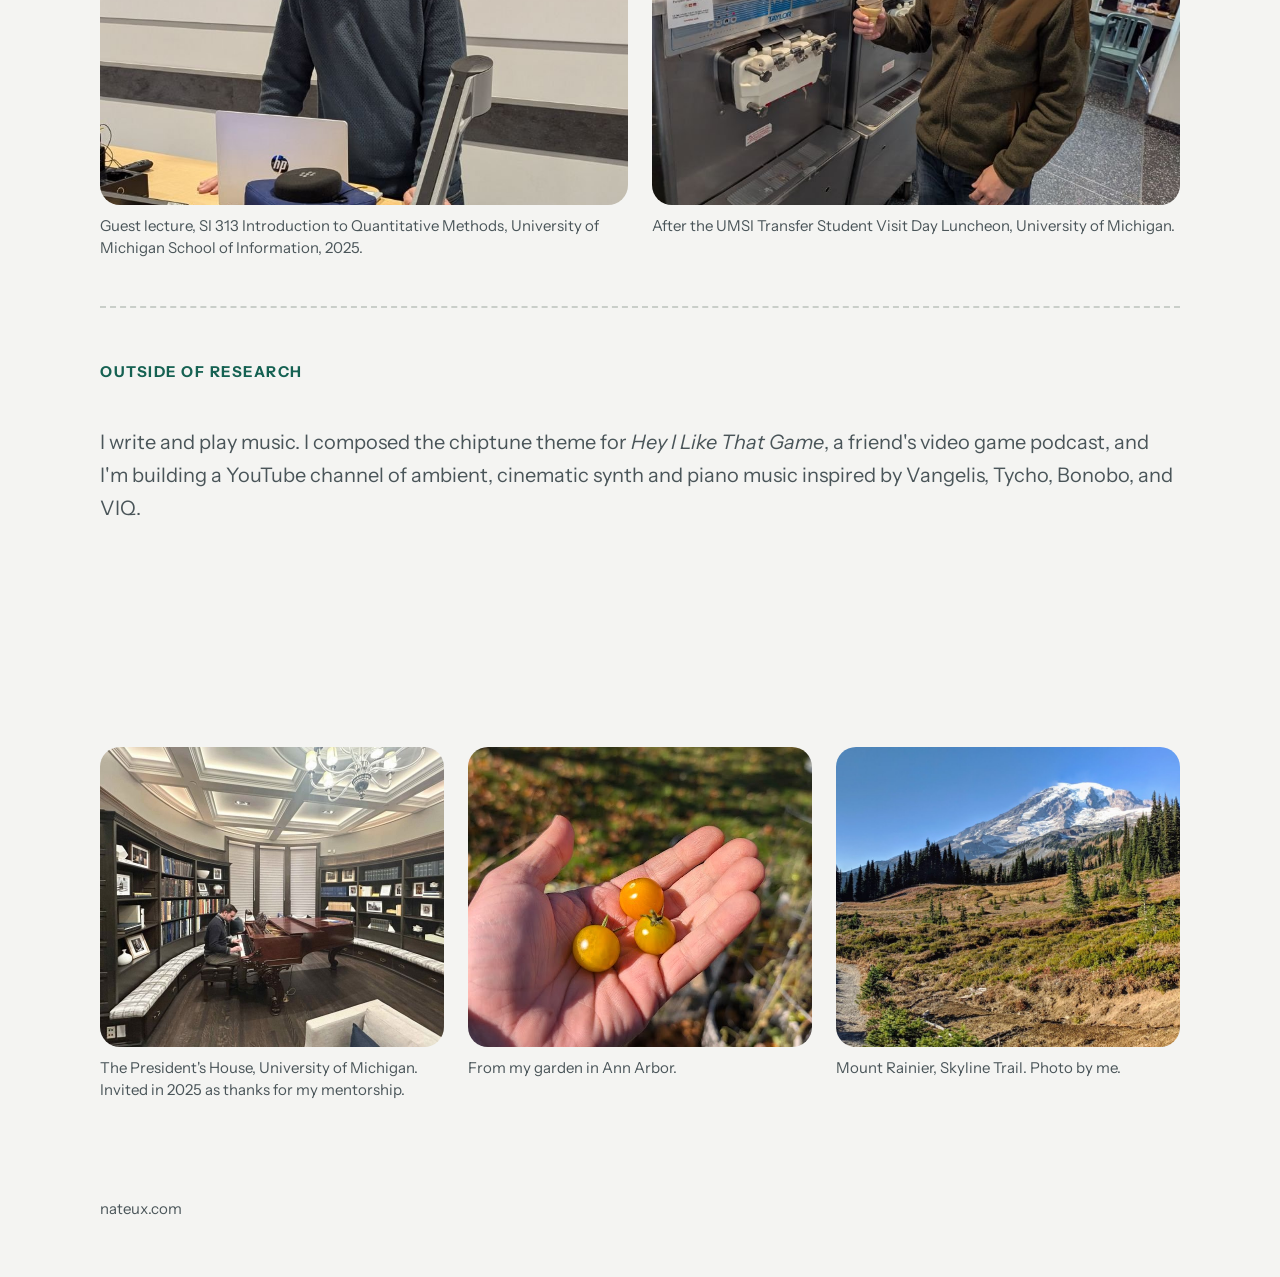
==== commit aa14a348: "About page: 'About me' title with intro band and overlook photo Co-Authored-By: Claude Opus 5.5 <nor" ====
--- a/about.html
+++ b/about.html
@@ -23,12 +23,20 @@
 </div>
 </header>
 <main>
+<section class="band theme-neutral">
 <div class="container">
-<section class="page-head">
-<h1 class="h1">Researcher, mentor, and musician</h1>
+<div class="intro">
+<div class="intro-text">
+<h1 class="h1">About me</h1>
 <p class="lede">When I'm not doing research, I'm writing music, working in my garden, or out on a trail. As a first-generation college graduate, I make time to mentor students, especially those from non-traditional backgrounds.</p>
+</div>
+<figure class="intro-art">
+<img src="images/about-overlook.jpg" alt="Nate in a red shirt standing on a rock ledge, looking out over forested valleys and mountains" style="object-position: 50% 60%">
+</figure>
+</div>
+</div>
 </section>
-<hr class="perf">
+<div class="container">
 <section class="section" aria-labelledby="mentoring">
 <h2 class="label" id="mentoring">Mentoring and teaching</h2>
 <h3 class="h2 h2--full">I've coached researchers at three companies and mentored 9 students at the University of Michigan</h3>
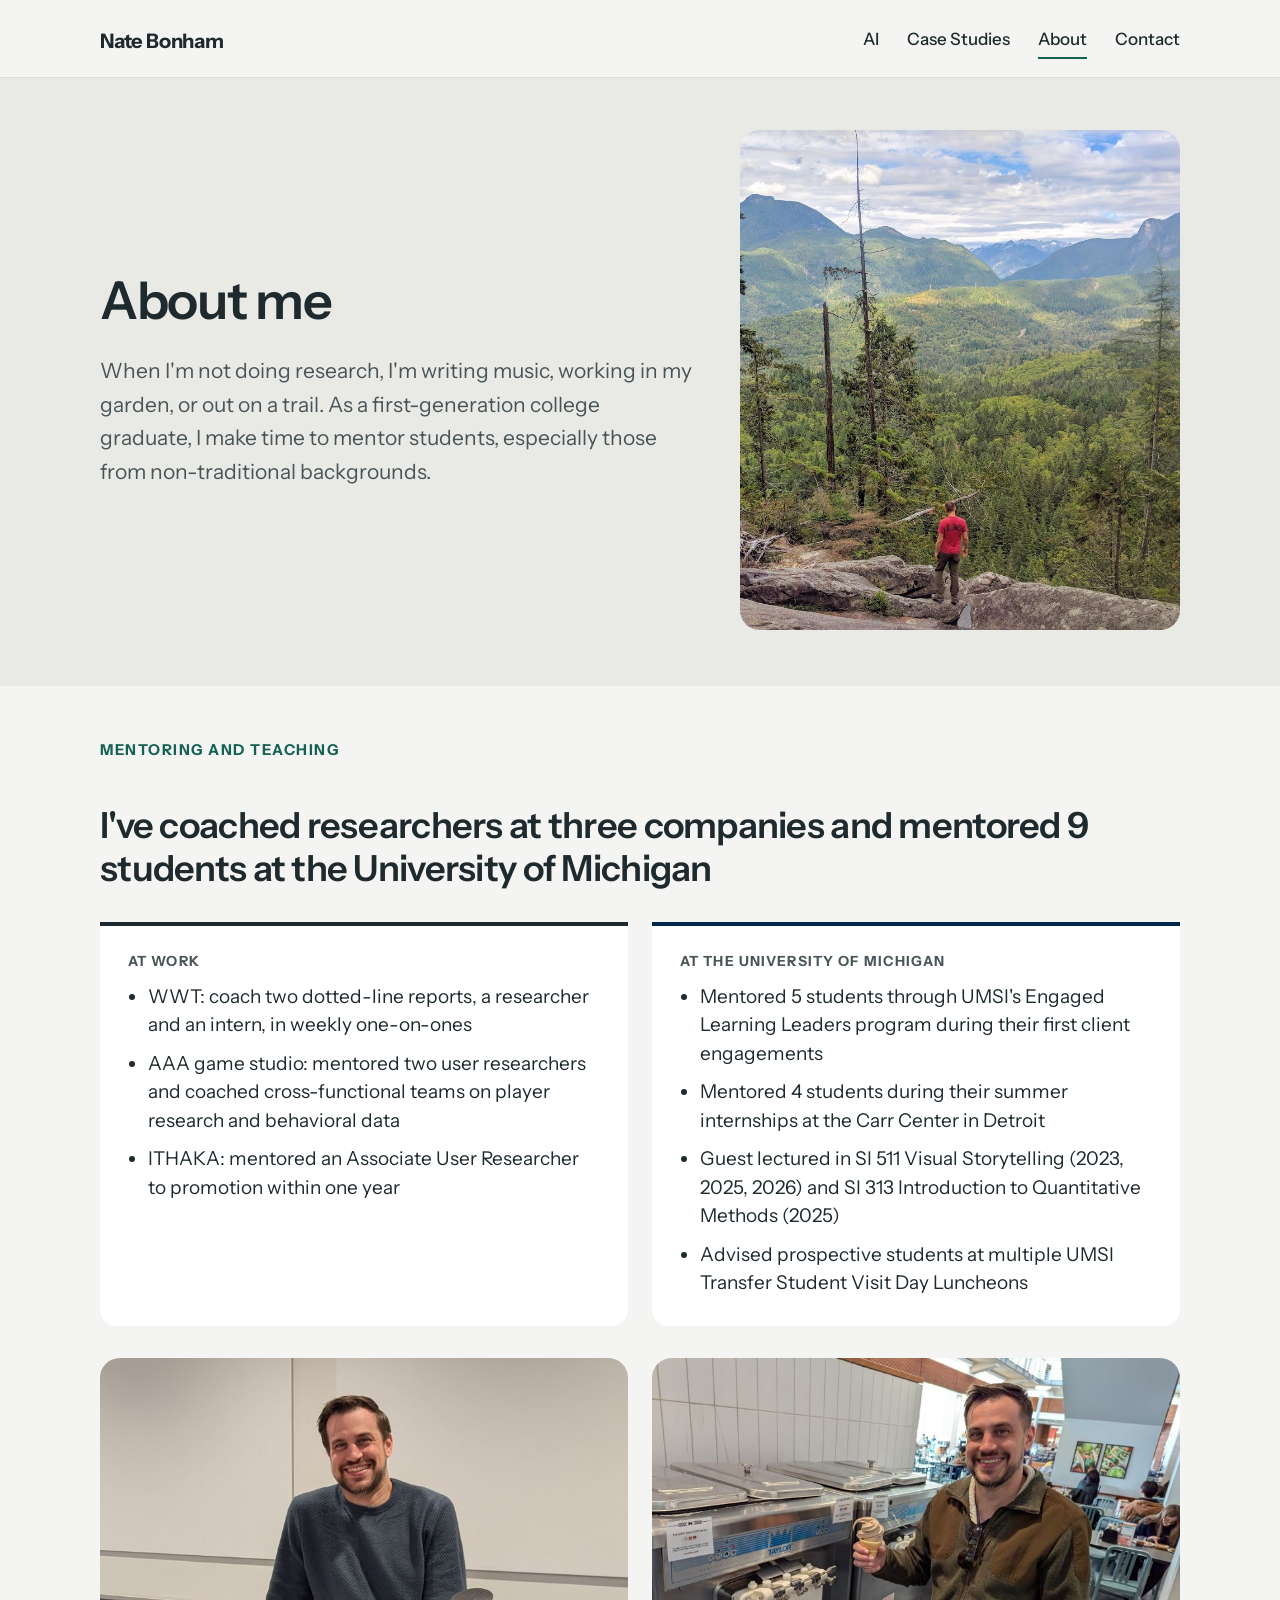
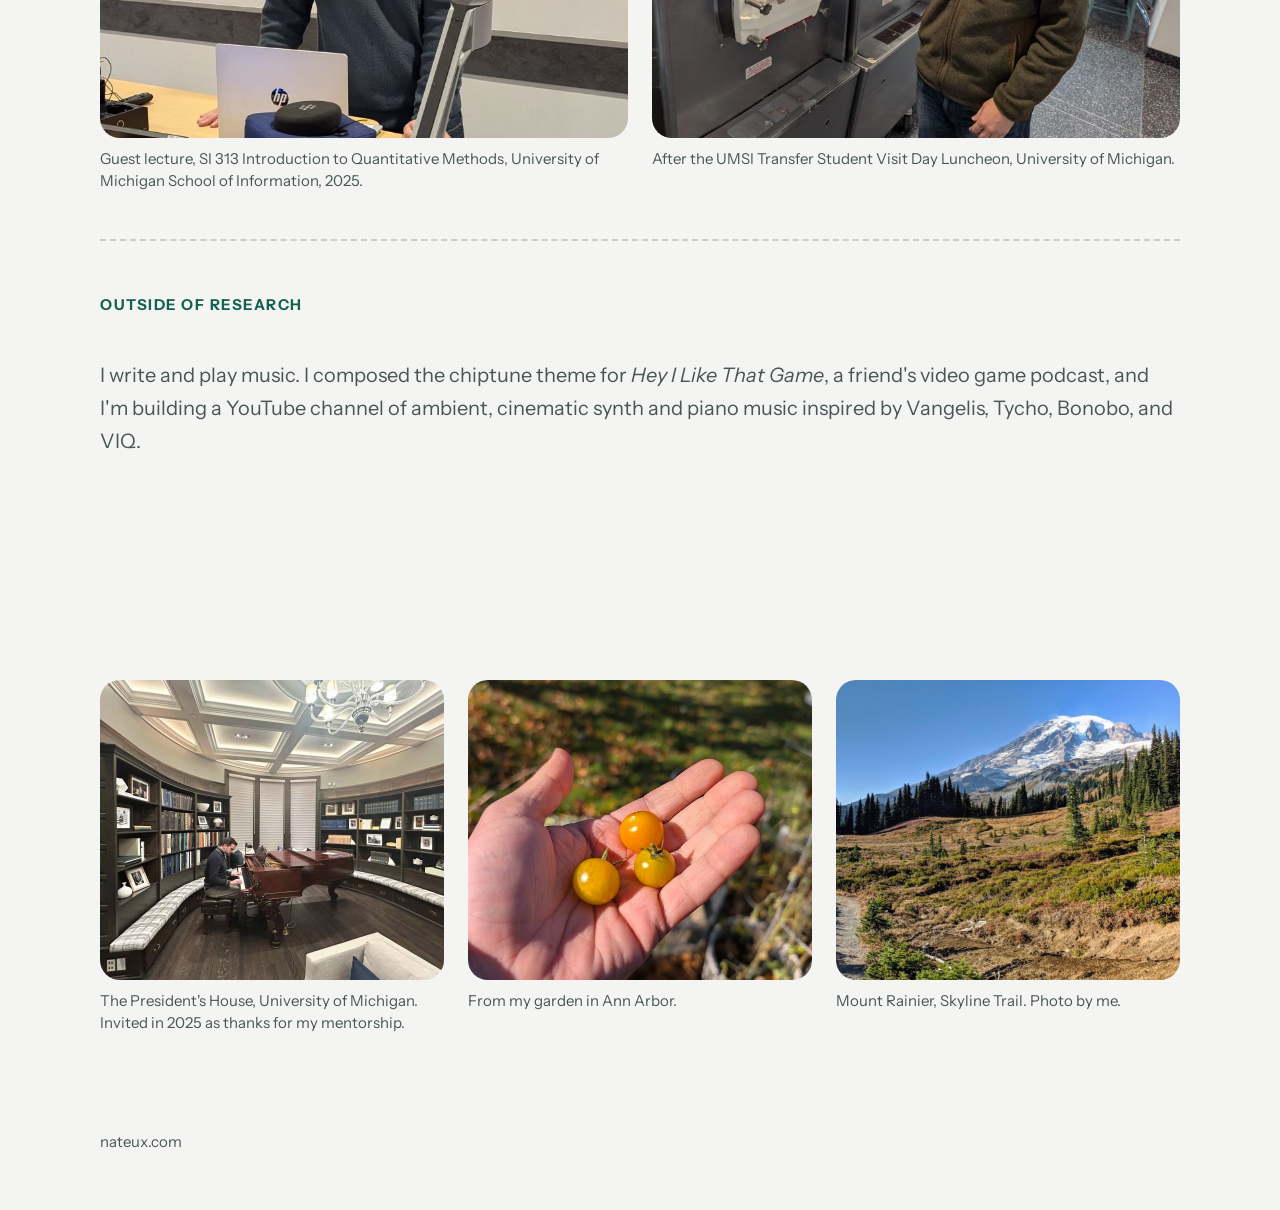
==== commit 5c50b537: "About page: trim UM list, Michigan blue rule Co-Authored-By: Claude Opus 5.5 <noreply@anthropic.com>" ====
--- a/about.html
+++ b/about.html
@@ -13,7 +13,7 @@
 <link rel="preconnect" href="https://fonts.googleapis.com">
 <link rel="preconnect" href="https://fonts.gstatic.com" crossorigin>
 <link href="https://fonts.googleapis.com/css2?family=Instrument+Sans:wght@400;500;600;700&display=swap" rel="stylesheet">
-<link rel="stylesheet" href="css/site.css?v=2030aa75">
+<link rel="stylesheet" href="css/site.css?v=ddaad407">
 </head>
 <body>
 <header class="site-header">
@@ -46,12 +46,11 @@
 <li>AAA game studio: mentored two user researchers and coached cross-functional teams on player research and behavioral data</li>
 <li>ITHAKA: mentored an Associate User Researcher to promotion within one year</li>
 </ul></div>
-<div class="box"><div class="box-tag">At the University of Michigan</div><ul>
+<div class="box box--umich"><div class="box-tag">At the University of Michigan</div><ul>
 <li>Mentored 5 students through UMSI's Engaged Learning Leaders program during their first client engagements</li>
 <li>Mentored 4 students during their summer internships at the Carr Center in Detroit</li>
 <li>Guest lectured in SI 511 Visual Storytelling (2023, 2025, 2026) and SI 313 Introduction to Quantitative Methods (2025)</li>
-<li>Graduate Student Instructor, SI 310 Information Environments and Work</li>
-<li>Advised prospective students twice at the UMSI Transfer Student Visit Day Luncheon</li>
+<li>Advised prospective students at multiple UMSI Transfer Student Visit Day Luncheons</li>
 </ul></div>
 </div>
 <div class="about-grid about-grid--2">
--- a/css/site.css
+++ b/css/site.css
@@ -252,3 +252,4 @@
 .about-grid--2 .about-photo img{ height:380px; }
 @media (max-width:760px){ .about-grid--2 .about-photo img{ height:300px; } }
 .h2--full{ max-width:none; }
+.box--umich{ border-top-color:#00274C; } /* Michigan blue, University of Michigan box on About page only */
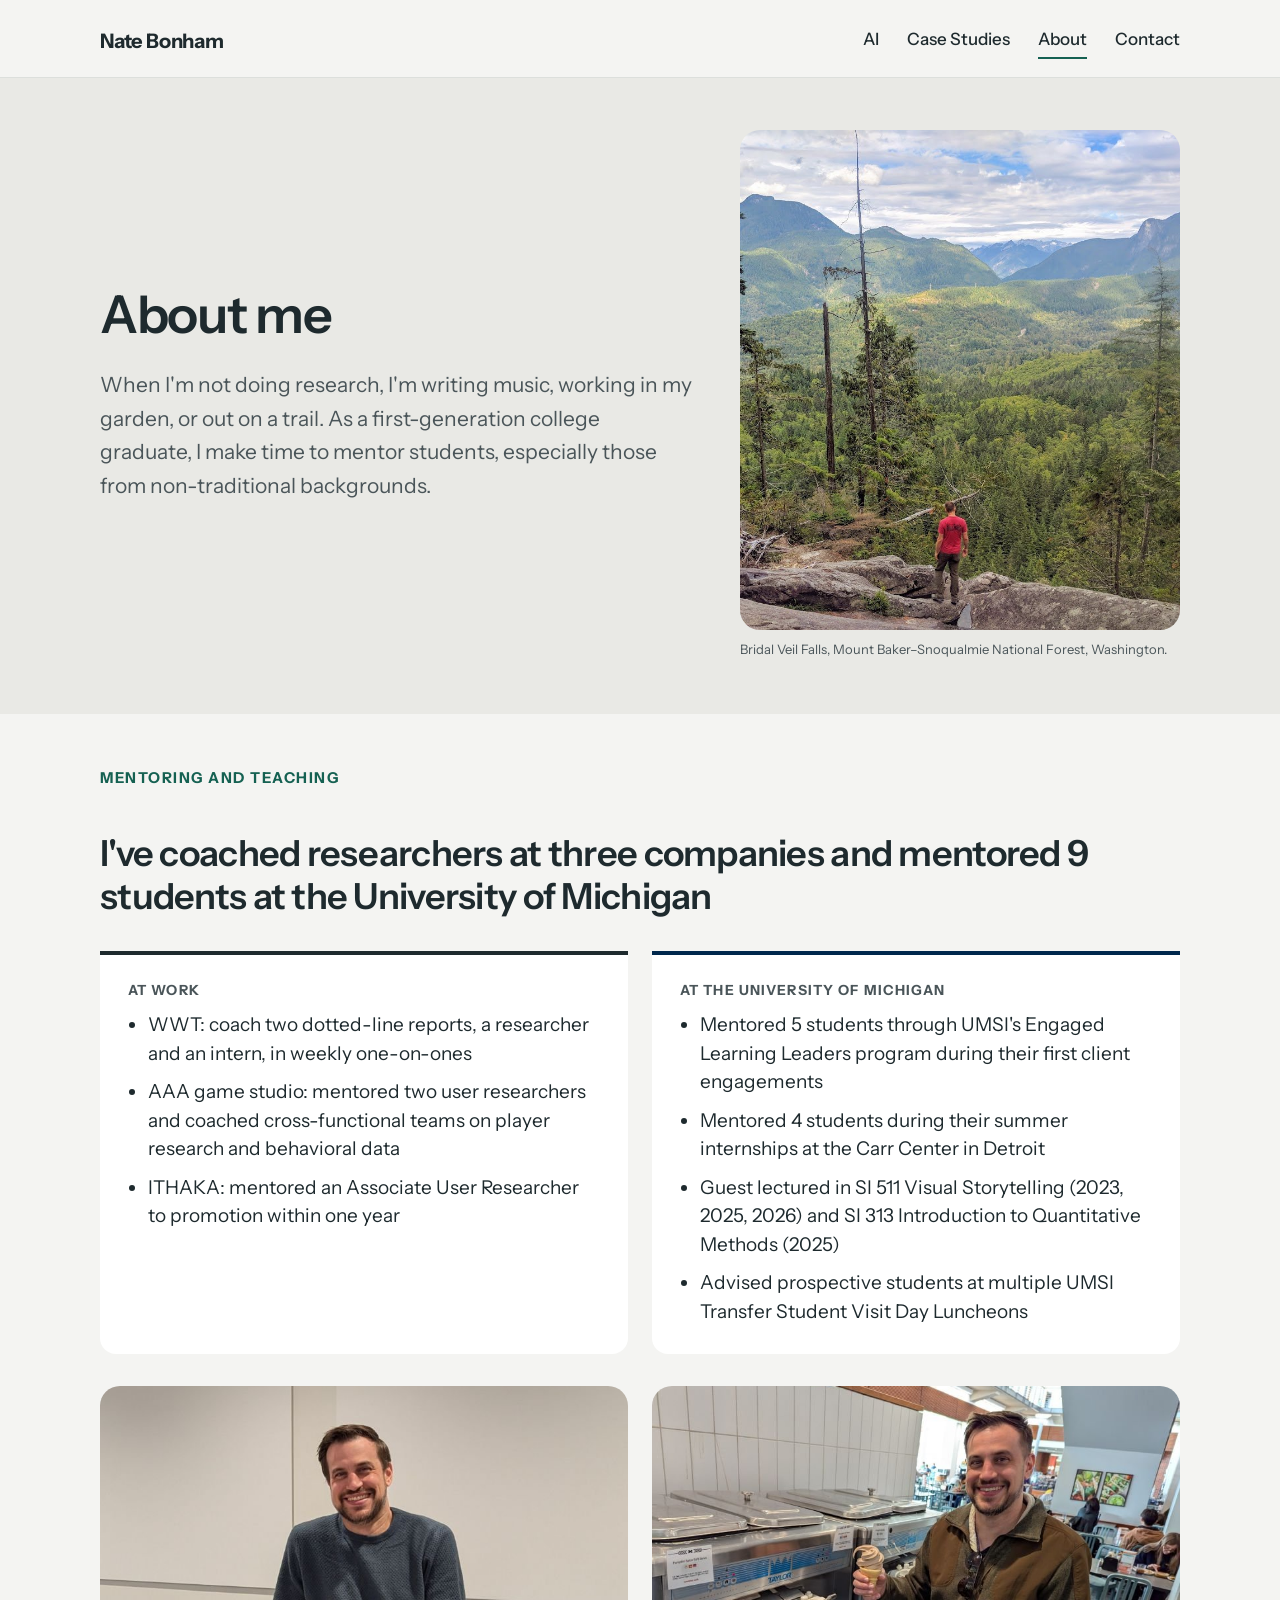
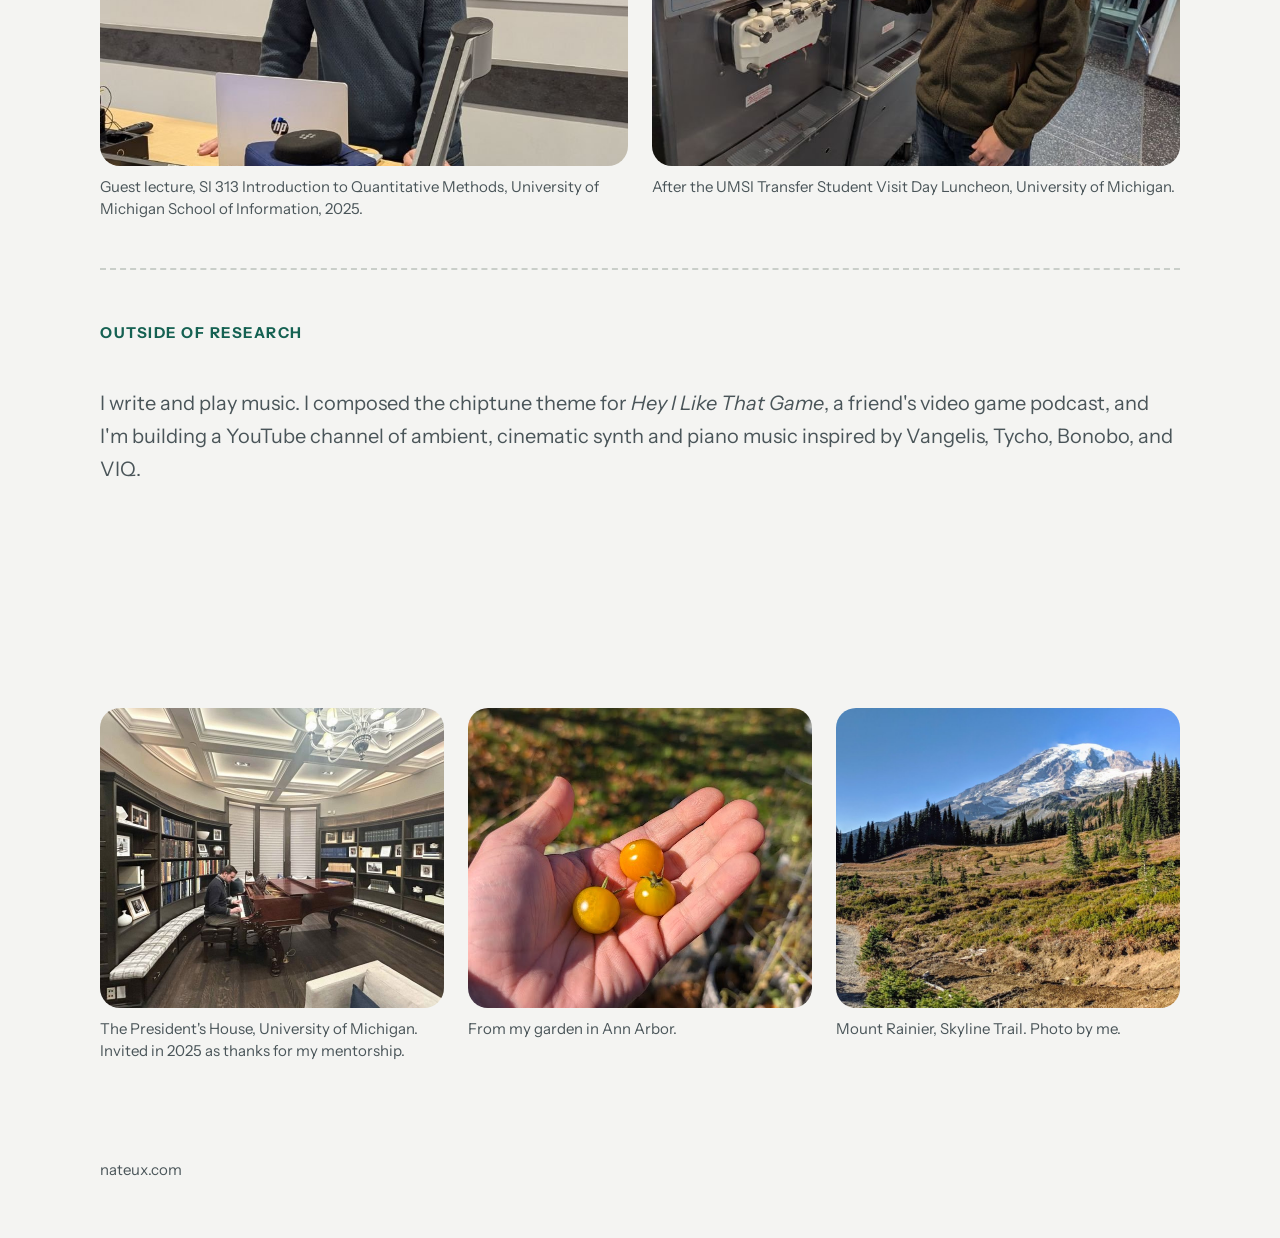
==== commit 384904bf: "About page: caption for header photo Co-Authored-By: Claude Opus 5.5 <noreply@anthropic.com> Claude-" ====
--- a/about.html
+++ b/about.html
@@ -32,6 +32,7 @@
 </div>
 <figure class="intro-art">
 <img src="images/about-overlook.jpg" alt="Nate in a red shirt standing on a rock ledge, looking out over forested valleys and mountains" style="object-position: 50% 60%">
+<figcaption>Bridal Veil Falls, Mount Baker–Snoqualmie National Forest, Washington.</figcaption>
 </figure>
 </div>
 </div>
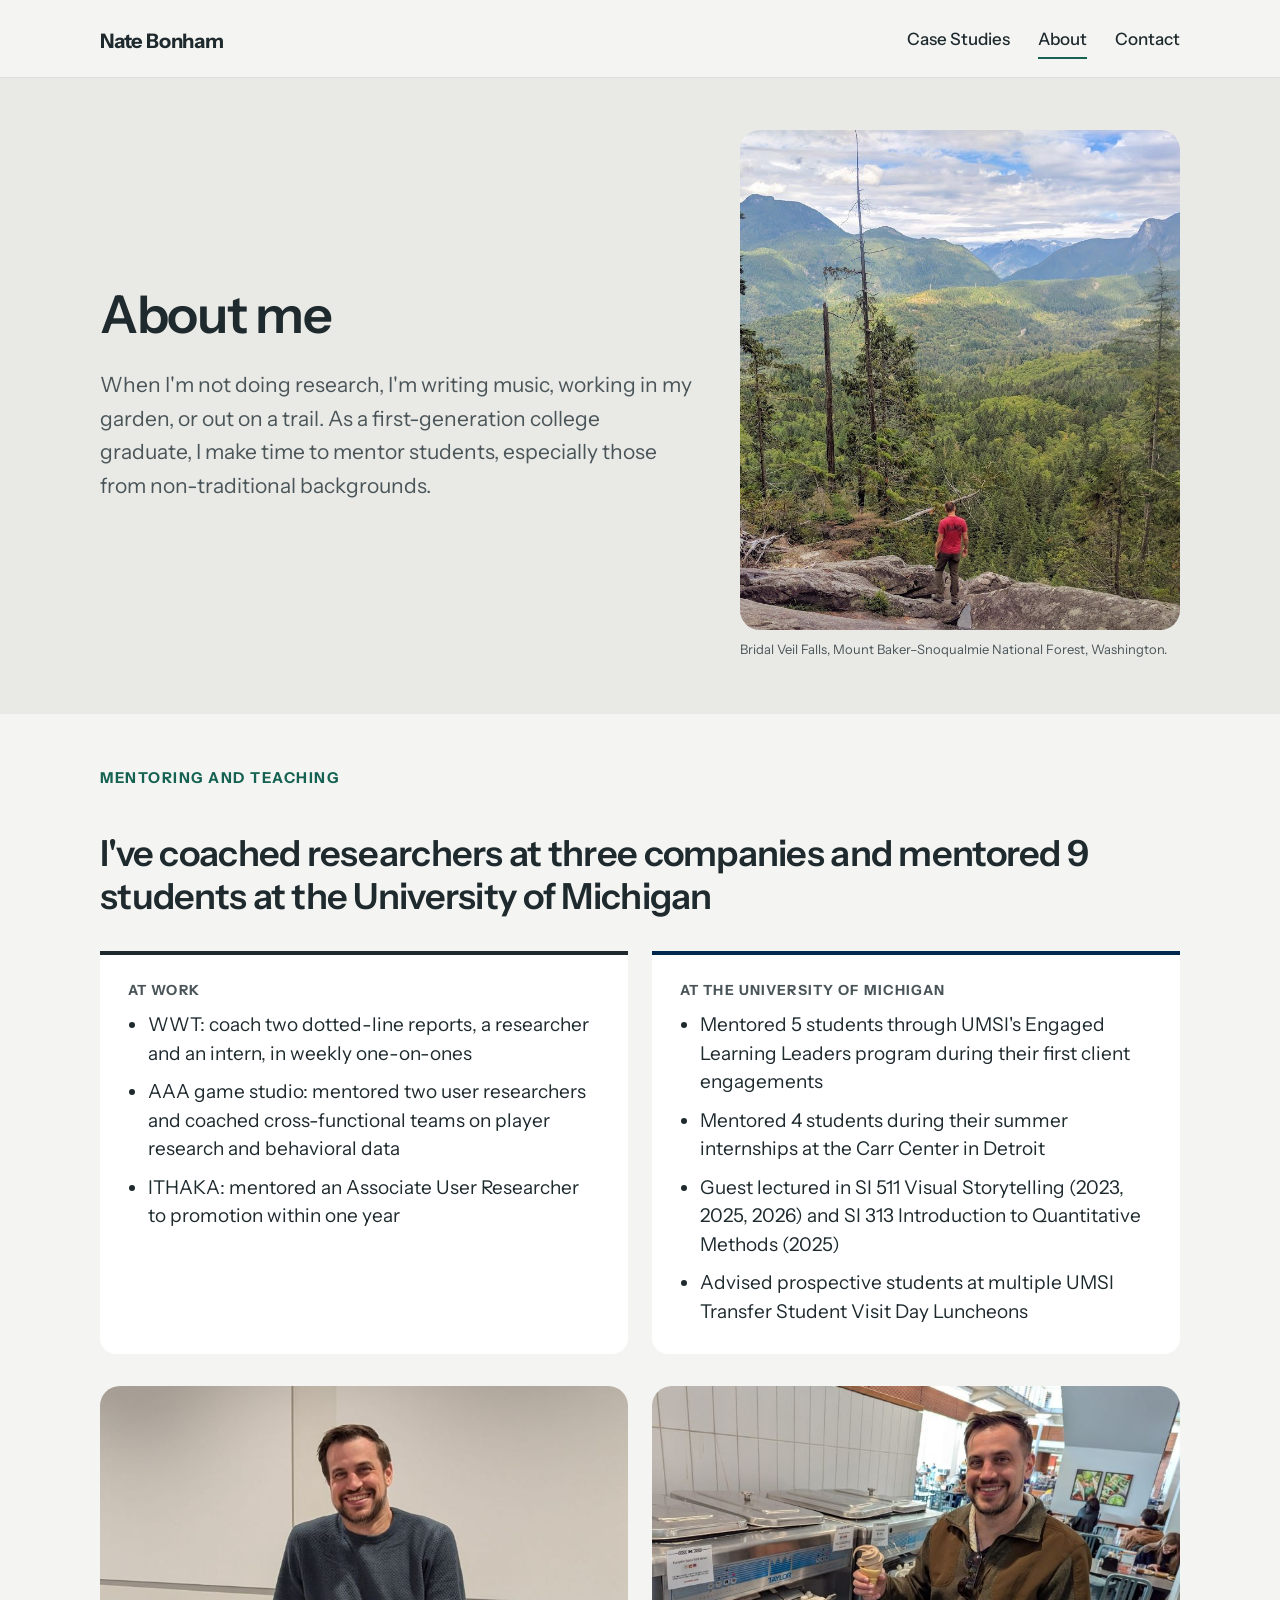
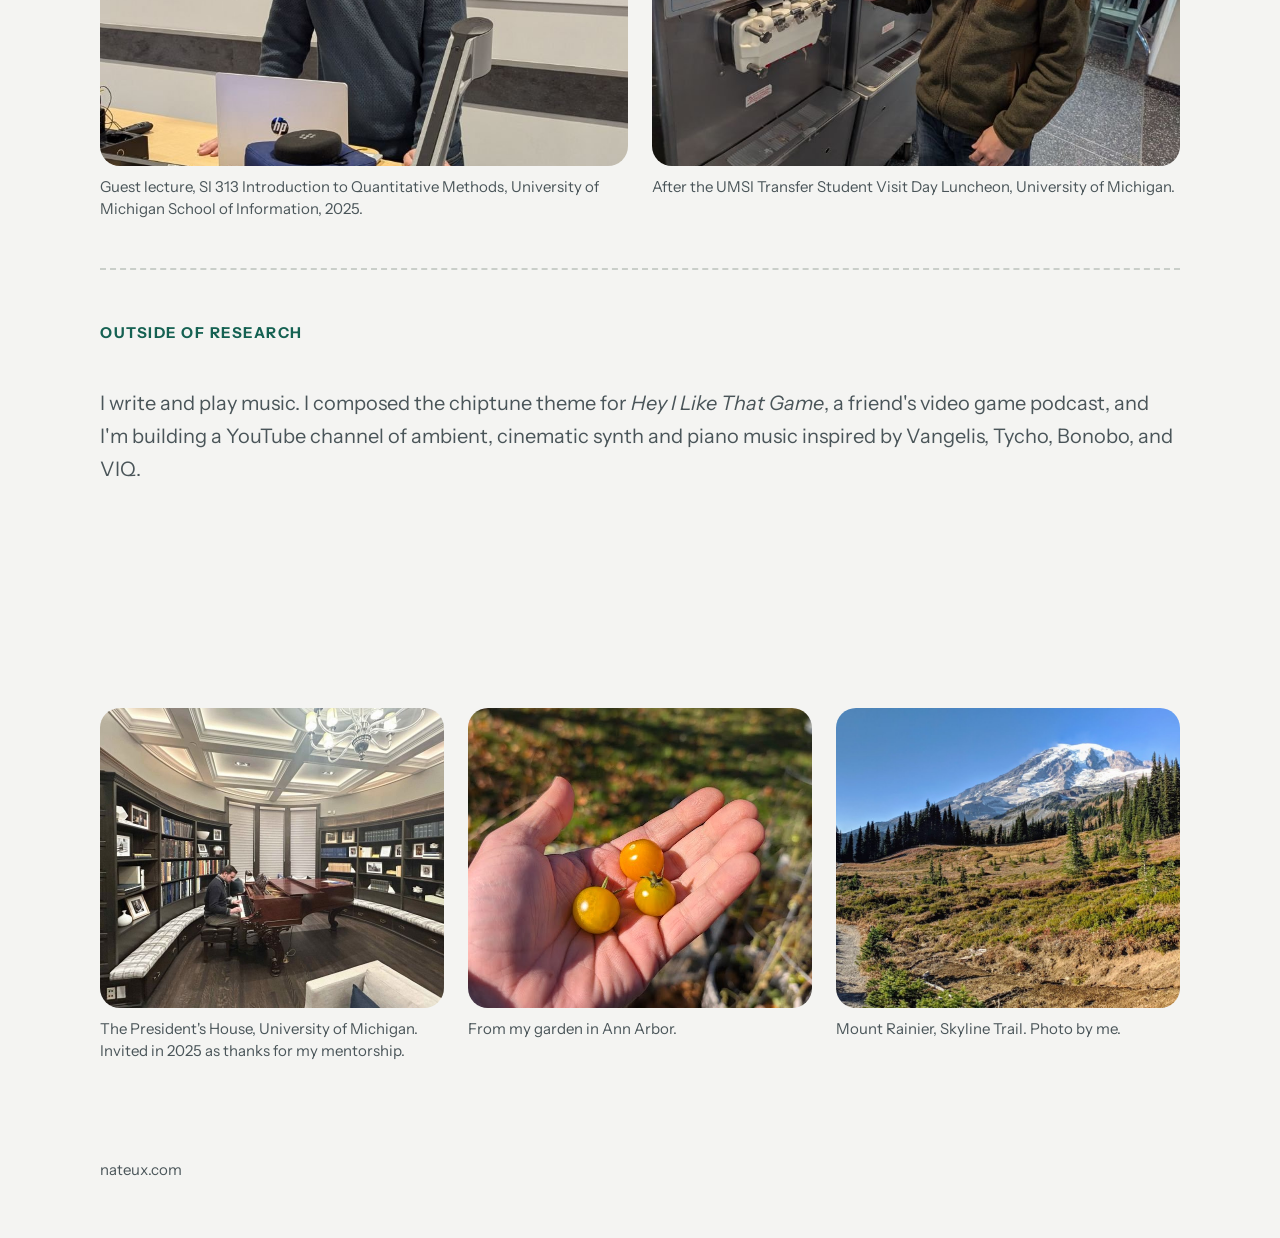
==== commit d955c9e2: "Make AI page the third case study; 3-up case study cards; drop AI from nav ai-practice.html now redi" ====
--- a/about.html
+++ b/about.html
@@ -13,13 +13,13 @@
 <link rel="preconnect" href="https://fonts.googleapis.com">
 <link rel="preconnect" href="https://fonts.gstatic.com" crossorigin>
 <link href="https://fonts.googleapis.com/css2?family=Instrument+Sans:wght@400;500;600;700&display=swap" rel="stylesheet">
-<link rel="stylesheet" href="css/site.css?v=ddaad407">
+<link rel="stylesheet" href="css/site.css?v=7be546d5">
 </head>
 <body>
 <header class="site-header">
 <div class="container">
 <a class="logo" href="index.html">Nate Bonham</a>
-<nav class="site-nav" aria-label="Main"><a href="ai-practice.html">AI</a><a href="work.html">Case Studies</a><a href="about.html" aria-current="page">About</a><a href="contact.html" >Contact</a></nav>
+<nav class="site-nav" aria-label="Main"><a href="work.html">Case Studies</a><a href="about.html" aria-current="page">About</a><a href="contact.html" >Contact</a></nav>
 </div>
 </header>
 <main>
--- a/css/site.css
+++ b/css/site.css
@@ -253,3 +253,12 @@
 @media (max-width:760px){ .about-grid--2 .about-photo img{ height:300px; } }
 .h2--full{ max-width:none; }
 .box--umich{ border-top-color:#00274C; } /* Michigan blue, University of Michigan box on About page only */
+/* three case study cards in a row on desktop */
+@media (min-width:1000px){
+  .card-grid{ grid-template-columns:repeat(3, 1fr); gap:28px; }
+  .card-grid .case-card img{ height:220px; }
+  .card-grid .case-card h3{ font-size:21px; padding:22px 24px 0; }
+  .card-grid .case-card .more{ padding:14px 24px 24px; }
+  .card-grid .case-card .locked{ padding:10px 24px 0; }
+}
+.case-card img.card-art{ object-fit:contain; background:var(--clay-band); padding:20px; }
